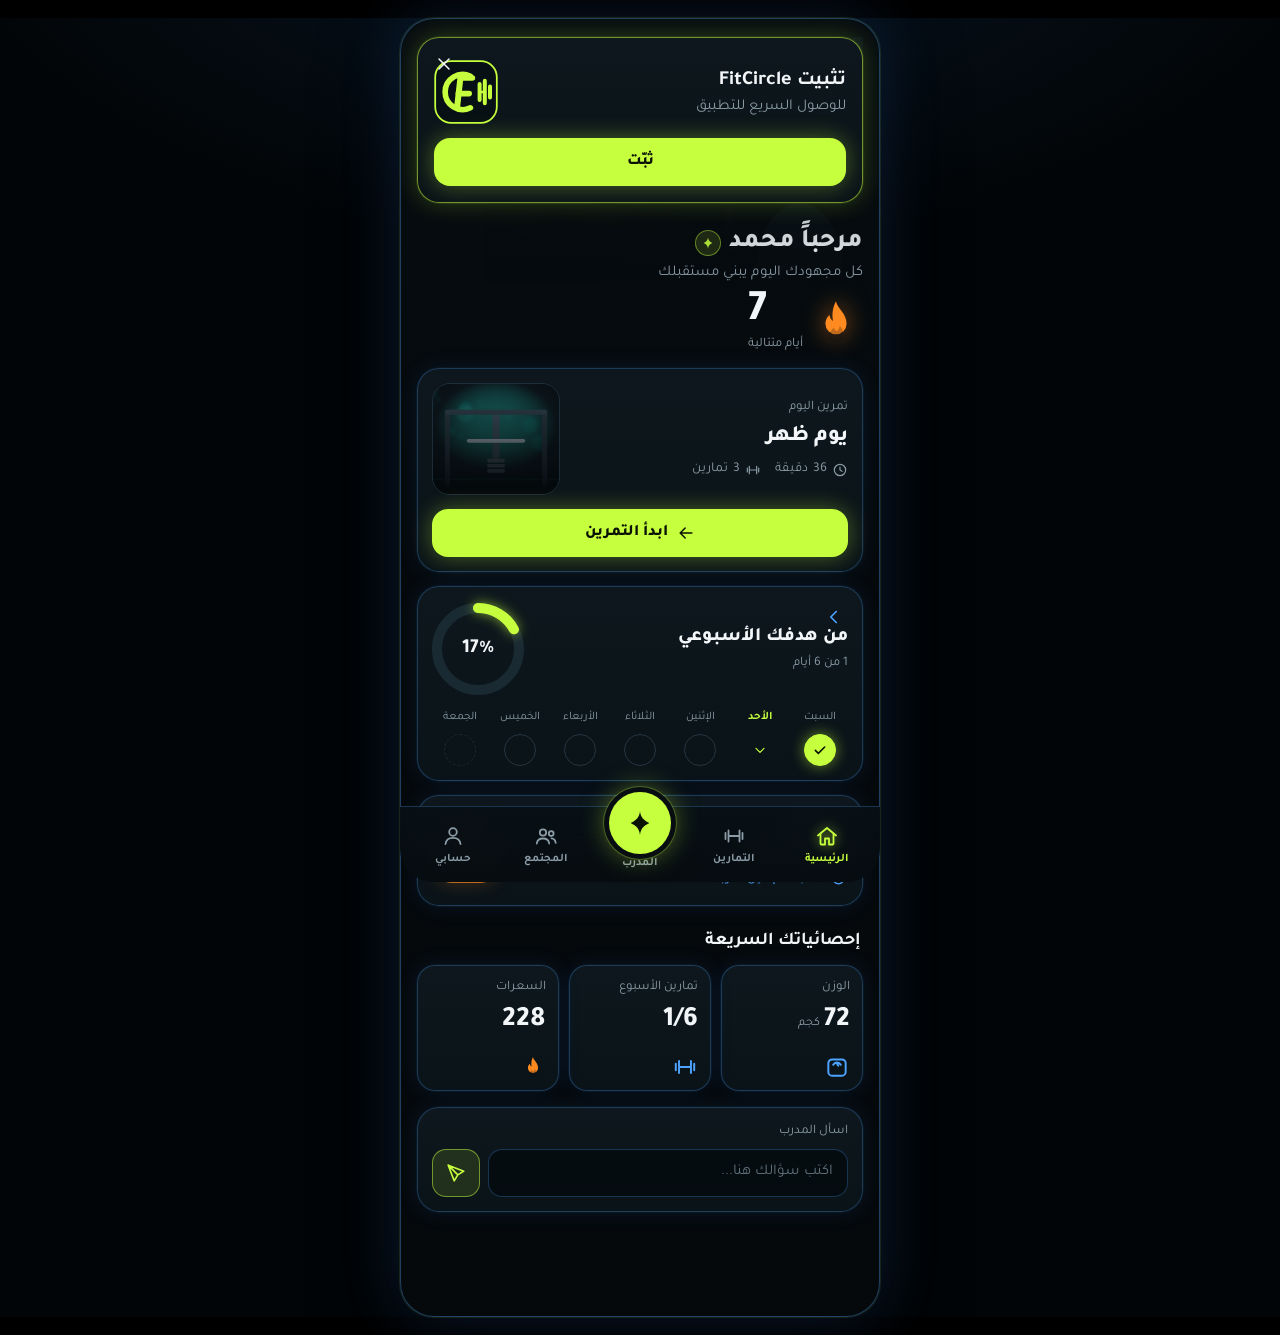
==== index.html @ 4e0717ab "Add files via upload" ====
<!doctype html>
<html lang="ar" dir="rtl">
<head>
  <meta charset="utf-8">
  <meta name="viewport" content="width=device-width, initial-scale=1, viewport-fit=cover">
  <title>FitCircle — فِت سيركل</title>
  <meta name="description" content="FitCircle: مجتمع جيم، متتبع تمارين، ومدرب ذكاء اصطناعي. معاً نحو نسخة أفضل منك.">
  <meta name="theme-color" content="#05090c">
  <meta name="apple-mobile-web-app-capable" content="yes">
  <meta name="mobile-web-app-capable" content="yes">
  <meta name="apple-mobile-web-app-status-bar-style" content="black-translucent">
  <link rel="manifest" href="manifest.json">
  <link rel="icon" href="assets/icons/icon.svg" type="image/svg+xml">
  <link rel="apple-touch-icon" href="assets/icons/icon-192.png">
  <link rel="preconnect" href="https://fonts.googleapis.com">
  <link rel="preconnect" href="https://fonts.gstatic.com" crossorigin>
  <link href="https://fonts.googleapis.com/css2?family=Tajawal:wght@400;500;700;800&display=swap" rel="stylesheet">
  <link rel="stylesheet" href="css/app.css">
  <link rel="stylesheet" href="css/home.css">
  <link rel="stylesheet" href="css/pages.css">
  <link rel="stylesheet" href="css/admin.css">
</head>
<body>
  <div id="app">
    <main id="view" aria-live="polite"></main>
    <div id="nav"></div>
    <div id="overlay"></div>
  </div>
  <div id="admin-root"></div>
  <noscript><p style="padding:20px">يحتاج FitCircle إلى تفعيل JavaScript.</p></noscript>
  <script type="module" src="js/main.js"></script>
</body>
</html>
---- css/app.css ----
/* =========================================================================
   FitCircle — core stylesheet: tokens, base, shared components, app shell.
   Page-specific styles: home.css (home), pages.css (other user pages), admin.css (dashboard)
   ========================================================================= */
:root {
  --bg: #05090c;
  --bg-2: #081015;
  --card: #0a1318;
  --card-2: #0d171d;
  --line: rgba(76, 160, 255, .28);
  --line-soft: rgba(120, 170, 210, .16);
  --blue: #4da3ff;
  --lime: #c6ff3d;            /* overwritten at runtime from admin "brand color" */
  --lime-rgb: 198, 255, 61;
  --lime-ink: #0a1203;
  --orange: #ff8a1f;
  --red: #ff5a5a;
  --green: #4cd964;
  --txt: #f2f6f8;
  --mut: #8b9ca7;
  --mut-2: #5f717c;
  --r-lg: 22px; --r-md: 16px; --r-sm: 12px;
  --glow-blue: 0 0 0 1px rgba(77, 163, 255, .05), 0 0 22px rgba(60, 140, 255, .10);
  --glow-lime: 0 0 0 1px rgba(var(--lime-rgb), .08), 0 0 24px rgba(var(--lime-rgb), .22);
  --font: 'Tajawal', system-ui, -apple-system, 'Segoe UI', Roboto, sans-serif;
  --nav-h: 76px;
  --ease: cubic-bezier(.2, .8, .2, 1);
}

*, *::before, *::after { box-sizing: border-box; -webkit-tap-highlight-color: transparent; }
html { color-scheme: dark; background: #000; }
body {
  margin: 0; font-family: var(--font); font-size: 15px; line-height: 1.5; color: var(--txt);
  background: radial-gradient(1200px 600px at 50% -10%, rgba(40, 110, 190, .16), transparent 60%), #020507;
  min-height: 100dvh; -webkit-font-smoothing: antialiased; text-rendering: optimizeLegibility;
  overscroll-behavior-y: none;
}
h1, h2, h3, h4, p { margin: 0; }
button { font: inherit; color: inherit; background: none; border: 0; padding: 0; cursor: pointer; }
input, select, textarea { font: inherit; color: inherit; }
a { color: inherit; text-decoration: none; }
img { max-width: 100%; display: block; }
[hidden] { display: none !important; }
.ic { flex: none; display: inline-block; vertical-align: middle; }
.rtl-flip { transform: scaleX(-1); }
.sr-only { position: absolute; width: 1px; height: 1px; overflow: hidden; clip: rect(0 0 0 0); white-space: nowrap; }
:focus-visible { outline: 2px solid var(--lime); outline-offset: 2px; border-radius: 10px; }
::selection { background: rgba(var(--lime-rgb), .35); }
::-webkit-scrollbar { width: 8px; height: 8px; } ::-webkit-scrollbar-thumb { background: #1b2a33; border-radius: 8px; }
.num { font-variant-numeric: tabular-nums; direction: ltr; unicode-bidi: isolate; display: inline-block; }

/* ---------- App shell (mobile-first, 480px column on desktop) ---------- */
#app {
  position: relative; width: 100%; max-width: 480px; min-height: 100dvh; margin: 0 auto;
  background: linear-gradient(180deg, #070d11 0%, var(--bg) 40%);
  overflow-x: clip;
}
@media (min-width: 520px) {
  #app { margin: 18px auto; min-height: calc(100dvh - 36px); border-radius: 34px; border: 1px solid rgba(77, 163, 255, .35); box-shadow: 0 0 0 1px rgba(var(--lime-rgb), .10), 0 0 60px rgba(60, 140, 255, .18), 0 30px 80px rgba(0, 0, 0, .6); }
}
#view { padding: 18px 16px calc(var(--nav-h) + 28px); min-height: 100dvh; }
#view.no-nav { padding-bottom: 28px; }
#view.fullscreen { padding: 0; }
.page-enter { animation: pageIn .28s var(--ease) both; }
@keyframes pageIn { from { opacity: 0; transform: translateY(8px); } to { opacity: 1; transform: none; } }
body.is-admin #app { display: none; }
#admin-root { display: none; }
body.is-admin #admin-root { display: block; }

/* ---------- Typography helpers ---------- */
.h-page { font-size: 28px; font-weight: 800; letter-spacing: -.2px; }
.h-sec { font-size: 17px; font-weight: 700; margin: 22px 2px 10px; display: flex; align-items: center; justify-content: space-between; gap: 8px; }
.muted { color: var(--mut); }
.lime { color: var(--lime); }
.orange { color: var(--orange); }
.small { font-size: 13px; }
.xs { font-size: 12px; }
.bold { font-weight: 700; }

/* ---------- Cards ---------- */
.card {
  position: relative; background: linear-gradient(180deg, var(--card-2), var(--card)); border: 1px solid var(--line);
  border-radius: var(--r-lg); box-shadow: var(--glow-blue); padding: 16px;
}
.card--lime { border-color: rgba(var(--lime-rgb), .55); box-shadow: var(--glow-lime); }
.card--flat { box-shadow: none; border-color: var(--line-soft); }
.card--tap { cursor: pointer; transition: transform .12s var(--ease); }

/* ---------- Buttons ---------- */
.btn {
  min-height: 48px; padding: 0 20px; border-radius: 16px; font-weight: 800; font-size: 16px; display: inline-flex; align-items: center; justify-content: center; gap: 8px;
  transition: transform .12s var(--ease), box-shadow .2s, background .2s, opacity .2s; user-select: none;
}
.btn-primary { background: var(--lime); color: var(--lime-ink); box-shadow: 0 0 22px rgba(var(--lime-rgb), .35); }
.btn-primary:hover { box-shadow: 0 0 30px rgba(var(--lime-rgb), .5); }
.btn-outline { border: 1px solid var(--line); background: rgba(255, 255, 255, .02); color: var(--txt); }
.btn-ghost { color: var(--mut); }
.btn-danger { background: rgba(255, 90, 90, .12); border: 1px solid rgba(255, 90, 90, .5); color: #ff8b8b; }
.btn-block { width: 100%; }
.btn-sm { min-height: 44px; padding: 0 16px; font-size: 14px; border-radius: 14px; }
.btn[disabled] { opacity: .45; pointer-events: none; }
.icon-btn { width: 44px; height: 44px; border-radius: 14px; display: inline-grid; place-items: center; color: var(--txt); border: 1px solid var(--line-soft); background: rgba(255, 255, 255, .02); transition: transform .12s var(--ease), background .2s; }
.icon-btn.plain { border-color: transparent; background: none; }
.icon-btn.lime { color: var(--lime); }
/* press animation (scale .97) on everything tappable */
.btn:active, .icon-btn:active, .chip:active, .card--tap:active, [data-press]:active, .nav-item:active { transform: scale(.97); }

/* ---------- Chips, tags ---------- */
.chips { display: flex; gap: 8px; overflow-x: auto; padding: 2px 2px 6px; scrollbar-width: none; scroll-snap-type: x proximity; }
.chips::-webkit-scrollbar { display: none; }
.chip {
  flex: none; min-height: 44px; padding: 0 18px; border-radius: 999px; border: 1px solid var(--line-soft); background: rgba(255, 255, 255, .02);
  color: var(--txt); font-weight: 600; font-size: 14px; display: inline-flex; align-items: center; gap: 6px; transition: transform .12s var(--ease), background .2s, color .2s;
}
.chip.rect { border-radius: 14px; border-color: var(--line); padding: 0 22px; }
.chip.active { background: var(--lime); color: var(--lime-ink); border-color: var(--lime); box-shadow: 0 0 18px rgba(var(--lime-rgb), .35); font-weight: 800; }
.tag { display: inline-flex; align-items: center; min-height: 26px; padding: 0 12px; border-radius: 9px; font-size: 12.5px; font-weight: 700; border: 1px solid; background: rgba(0, 0, 0, .25); white-space: nowrap; }
.tag-blue { color: var(--blue); border-color: rgba(77, 163, 255, .55); }
.tag-orange { color: var(--orange); border-color: rgba(255, 138, 31, .6); }
.tag-red { color: var(--red); border-color: rgba(255, 90, 90, .6); }
.tag-lime { color: var(--lime); border-color: rgba(var(--lime-rgb), .6); }
.tag-mut { color: var(--mut); border-color: var(--line-soft); }
.diff-سهل { color: var(--lime); border-color: rgba(var(--lime-rgb), .55); }
.diff-متوسط { color: var(--orange); border-color: rgba(255, 138, 31, .6); }
.diff-صعب { color: var(--red); border-color: rgba(255, 90, 90, .6); }

/* ---------- Form controls ---------- */
.field { display: flex; flex-direction: column; gap: 6px; }
.field > label, .label { font-size: 13px; color: var(--mut); font-weight: 600; }
.input, select.input, textarea.input {
  width: 100%; min-height: 48px; padding: 10px 14px; border-radius: 14px; background: rgba(5, 12, 16, .9); border: 1px solid var(--line); color: var(--txt); outline: none; transition: border-color .2s, box-shadow .2s;
}
textarea.input { min-height: 92px; resize: vertical; }
.input:focus { border-color: rgba(var(--lime-rgb), .7); box-shadow: 0 0 0 3px rgba(var(--lime-rgb), .12); }
.input::placeholder { color: var(--mut-2); }
.search-box { position: relative; }
.search-box .ic { position: absolute; top: 50%; inset-inline-start: 14px; transform: translateY(-50%); color: var(--mut); pointer-events: none; }
.search-box .input { padding-inline-start: 44px; }

.toggle { position: relative; width: 52px; height: 30px; border-radius: 999px; background: #1a2730; border: 1px solid var(--line-soft); flex: none; transition: background .2s, box-shadow .2s; }
.toggle::after { content: ''; position: absolute; top: 3px; inset-inline-start: 3px; width: 22px; height: 22px; border-radius: 50%; background: #8b9ca7; transition: transform .2s var(--ease), background .2s; }
.toggle[aria-checked='true'] { background: var(--lime); border-color: var(--lime); box-shadow: 0 0 16px rgba(var(--lime-rgb), .45); }
.toggle[aria-checked='true']::after { background: #0a1203; transform: translateX(-22px); }
.toggle-hit { min-width: 44px; min-height: 44px; display: inline-grid; place-items: center; }

.stepper { display: flex; align-items: center; justify-content: space-between; gap: 6px; min-height: 48px; padding: 0 6px; border-radius: 14px; background: rgba(5, 12, 16, .9); border: 1px solid var(--line); }
.stepper button { width: 44px; height: 44px; display: grid; place-items: center; color: var(--mut); border-radius: 12px; }
.stepper button:active { transform: scale(.9); color: var(--lime); }
.stepper output { flex: 1; text-align: center; font-weight: 800; font-size: 17px; font-variant-numeric: tabular-nums; }

.seg { display: flex; padding: 4px; gap: 4px; background: rgba(5, 12, 16, .9); border: 1px solid var(--line); border-radius: 16px; }
.seg button { flex: 1; min-height: 44px; border-radius: 12px; font-weight: 700; color: var(--mut); transition: background .2s, color .2s; }
.seg button.active { background: var(--lime); color: var(--lime-ink); box-shadow: 0 0 16px rgba(var(--lime-rgb), .3); }

.avatar { width: 44px; height: 44px; border-radius: 50%; object-fit: cover; background: #10202a; flex: none; }
.avatar-ring { padding: 2px; border-radius: 50%; border: 2px solid var(--lime); box-shadow: 0 0 14px rgba(var(--lime-rgb), .35); }

/* ---------- Page header ---------- */
.page-head { display: flex; align-items: center; gap: 10px; margin-bottom: 16px; min-height: 44px; }
.page-head h1 { font-size: 24px; font-weight: 800; flex: 1; }
.page-head.center h1 { text-align: center; }
.page-head .grow { flex: 1; }

/* ---------- Progress ring ---------- */
.ring { position: relative; display: inline-grid; place-items: center; }
.ring svg { transform: rotate(-90deg); overflow: visible; }
.ring .track { stroke: #1a2a32; }
.ring .prog { stroke: var(--lime); filter: drop-shadow(0 0 6px rgba(var(--lime-rgb), .6)); transition: stroke-dashoffset .9s var(--ease); }
.ring .ring-label { position: absolute; font-weight: 800; font-size: 20px; }

/* ---------- Bottom navigation ---------- */
#nav { position: fixed; bottom: 0; left: 50%; transform: translateX(-50%); width: min(100%, 480px); z-index: 40; pointer-events: none; }
@media (min-width: 520px) { #nav { bottom: 18px; width: 480px; } }
#nav.hidden { display: none; }
.nav-bar {
  pointer-events: auto; position: relative; display: grid; grid-template-columns: repeat(5, 1fr); align-items: end; height: var(--nav-h); padding: 0 6px calc(env(safe-area-inset-bottom) + 8px);
  background: linear-gradient(180deg, rgba(8, 16, 21, .94), rgba(6, 12, 16, .98)); backdrop-filter: blur(14px); border-top: 1px solid var(--line);
}
@media (min-width: 520px) { .nav-bar { border-radius: 0 0 34px 34px; } }
.nav-item { display: flex; flex-direction: column; align-items: center; justify-content: center; gap: 3px; min-height: 56px; color: var(--mut); font-size: 11.5px; font-weight: 600; transition: color .2s, transform .12s var(--ease); }
.nav-item.active { color: var(--lime); }
.nav-item.active .ic { filter: drop-shadow(0 0 6px rgba(var(--lime-rgb), .7)); }
.nav-item.coach { position: relative; }
.nav-coach-btn {
  position: absolute; top: -26px; inset-inline: 0; margin-inline: auto; width: 62px; height: 62px; border-radius: 50%; background: var(--lime); color: var(--lime-ink);
  display: grid; place-items: center; box-shadow: 0 0 0 5px #070d11, 0 0 0 6px rgba(var(--lime-rgb), .25), 0 0 28px rgba(var(--lime-rgb), .55); transition: transform .12s var(--ease);
}
.nav-item.coach .lbl { margin-top: 36px; color: var(--mut); }
.nav-item.coach.active .lbl { color: var(--lime); }

/* ---------- Bottom sheet & dialog ---------- */
#overlay { position: relative; z-index: 100; }
.backdrop { position: fixed; inset: 0; background: rgba(0, 0, 0, .62); backdrop-filter: blur(3px); animation: fade .2s both; z-index: 100; }
@keyframes fade { from { opacity: 0; } }
.sheet {
  position: fixed; bottom: 0; left: 50%; transform: translateX(-50%); width: min(100%, 480px); max-height: 88dvh; overflow: auto; z-index: 101; padding: 8px 16px calc(env(safe-area-inset-bottom) + 20px);
  background: linear-gradient(180deg, #0d171d, #091217); border: 1px solid var(--line); border-bottom: 0; border-radius: 26px 26px 0 0; box-shadow: 0 -10px 50px rgba(60, 140, 255, .18);
  animation: sheetUp .3s var(--ease) both;
}
.sheet.closing { animation: sheetDown .22s ease-in both; }
@keyframes sheetUp { from { transform: translate(-50%, 100%); } }
@keyframes sheetDown { to { transform: translate(-50%, 100%); } }
.sheet-grab { width: 44px; height: 5px; border-radius: 9px; background: #25343e; margin: 6px auto 10px; }
.sheet-head { display: flex; align-items: center; gap: 8px; margin-bottom: 14px; }
.sheet-head h3 { flex: 1; text-align: center; font-size: 17px; font-weight: 800; }
.dialog {
  position: fixed; top: 50%; left: 50%; transform: translate(-50%, -50%); width: min(92%, 380px); z-index: 102; padding: 22px 18px 16px; text-align: center;
  background: linear-gradient(180deg, #0e1a21, #091217); border: 1px solid var(--line); border-radius: 24px; box-shadow: 0 20px 70px rgba(0, 0, 0, .7), var(--glow-blue); animation: pop .22s var(--ease) both;
}
@keyframes pop { from { opacity: 0; transform: translate(-50%, -46%) scale(.96); } }
.dialog h3 { font-size: 18px; font-weight: 800; margin-bottom: 6px; }
.dialog p { color: var(--mut); margin-bottom: 18px; }
.dialog .row { display: flex; gap: 10px; } .dialog .row > * { flex: 1; }

/* ---------- Toast ---------- */
#toasts { position: fixed; top: 14px; left: 50%; transform: translateX(-50%); width: min(94%, 440px); z-index: 200; display: grid; gap: 8px; pointer-events: none; }
.toast {
  display: flex; align-items: center; gap: 12px; padding: 14px 16px; border-radius: 18px; background: rgba(10, 24, 16, .96); border: 1px solid rgba(var(--lime-rgb), .55);
  box-shadow: var(--glow-lime); font-weight: 700; animation: toastIn .3s var(--ease) both; pointer-events: auto;
}
.toast.error { background: rgba(30, 10, 10, .96); border-color: rgba(255, 90, 90, .6); box-shadow: 0 0 22px rgba(255, 90, 90, .2); }
.toast .t-ic { color: var(--lime); margin-inline-start: auto; } .toast.error .t-ic { color: var(--red); }
.toast.out { animation: toastOut .25s ease-in both; }
@keyframes toastIn { from { opacity: 0; transform: translateY(-16px) scale(.97); } }
@keyframes toastOut { to { opacity: 0; transform: translateY(-12px); } }

/* ---------- Skeleton loaders ---------- */
.skel { position: relative; overflow: hidden; background: #0f1b22; border-radius: 14px; }
.skel::after { content: ''; position: absolute; inset: 0; background: linear-gradient(90deg, transparent, rgba(120, 180, 220, .09), transparent); transform: translateX(100%); animation: shimmer 1.3s infinite; }
@keyframes shimmer { to { transform: translateX(-100%); } }
.skel-card { height: 110px; border-radius: 22px; margin-bottom: 14px; }
.skel-line { height: 14px; margin: 8px 0; } .skel-line.w60 { width: 60%; } .skel-line.w40 { width: 40%; }
.skel-circle { border-radius: 50%; }

/* ---------- Empty state ---------- */
.empty { display: flex; flex-direction: column; align-items: center; text-align: center; gap: 8px; padding: 38px 18px; }
.empty .empty-ic { color: #6f8594; margin-bottom: 4px; }
.empty h3 { font-size: 20px; font-weight: 800; }
.empty p { color: var(--mut); margin-bottom: 8px; }

/* ---------- Install banner (screenshot 12) ---------- */
.install-banner { display: flex; align-items: center; gap: 14px; margin-bottom: 14px; flex-wrap: wrap; position: relative; }
.install-banner .ib-text { flex: 1; min-width: 160px; }
.install-banner .ib-text b { display: block; font-size: 20px; }
.install-banner { flex-wrap: nowrap; flex-direction: row; flex-wrap: wrap; padding-top: 22px; }
.install-banner .ib-close { position: absolute; top: 4px; inset-inline-end: 4px; }
.install-banner .logo-mark { order: 3; flex: none; }
.install-banner .ib-text { flex: 1 1 0; }
.install-banner .btn { flex: 1 1 100%; order: 4; }
.install-banner .btn { width: 100%; }

.list-row { display: flex; align-items: center; gap: 12px; min-height: 56px; padding: 8px 0; }
.divider { height: 1px; background: var(--line-soft); margin: 4px 0; }

/* ---------- Motion preferences ---------- */
@media (prefers-reduced-motion: reduce) {
  *, *::before, *::after { animation-duration: .001ms !important; animation-iteration-count: 1 !important; transition-duration: .001ms !important; scroll-behavior: auto !important; }
  .btn:active, .icon-btn:active, .chip:active, .card--tap:active, [data-press]:active { transform: none; }
}
---- css/home.css ----
/* Home page (screenshot 02) */
.home-hero { position: absolute; inset: 0 0 auto 0; height: 250px; pointer-events: none; z-index: 0; opacity: .55;
  background: url('../assets/img/hero-gym.svg') right top / 85% auto no-repeat;
  -webkit-mask-image: linear-gradient(to bottom, #000 30%, transparent 100%), linear-gradient(to left, #000 40%, transparent 100%); -webkit-mask-composite: source-in; mask-composite: intersect; }
#view > * { position: relative; z-index: 1; }
#view > .home-hero { position: absolute; }
.home-head { display: flex; flex-direction: column; gap: 6px; margin-bottom: 14px; }
.home-hi { font-size: 26px; font-weight: 800; display: flex; align-items: center; gap: 8px; }
.hi-badge { display: inline-grid; place-items: center; width: 26px; height: 26px; border-radius: 50%; background: rgba(var(--lime-rgb), .15); border: 1px solid rgba(var(--lime-rgb), .5); color: var(--lime); }
.streak { display: flex; align-items: center; gap: 6px; align-self: flex-start; }
.streak b { display: block; font-size: 44px; line-height: 1; font-weight: 800; }
.streak small { display: block; color: var(--mut); font-size: 13px; }
.streak-flame { color: var(--orange); filter: drop-shadow(0 0 12px rgba(255, 138, 31, .6)); }
.hh-top { padding-top: 6px; }

.home-today { margin-bottom: 14px; padding: 14px; }
.ht-row { display: flex; gap: 14px; align-items: stretch; margin-bottom: 14px; }
.ht-body { flex: 1; display: flex; flex-direction: column; justify-content: center; gap: 6px; }
.ht-body h2 { font-size: 22px; font-weight: 800; line-height: 1.25; }
.ht-meta { display: flex; gap: 14px; color: var(--mut); font-size: 13.5px; margin-top: 2px; flex-wrap: wrap; }
.ht-meta span { display: inline-flex; align-items: center; gap: 5px; }
.ht-photo { width: 128px; min-height: 112px; border-radius: 18px; overflow: hidden; flex: none; border: 1px solid var(--line-soft); }
.ht-photo img { width: 100%; height: 100%; object-fit: cover; }
.home-today.rest .ht-body { margin-bottom: 14px; }

.home-week { margin-bottom: 14px; padding: 16px 14px 14px; }
.hw-top { display: flex; align-items: center; justify-content: space-between; gap: 10px; margin-bottom: 14px; }
.hw-title h3 { font-size: 19px; font-weight: 800; }
.hw-go { position: absolute; top: 12px; inset-inline-start: 10px; width: 36px; height: 36px; color: var(--blue); }
.hw-days { display: flex; justify-content: space-between; gap: 4px; }
.hw-day { display: flex; flex-direction: column; align-items: center; gap: 8px; flex: 1; font-size: 11.5px; color: var(--mut); }
.hw-dot { width: 32px; height: 32px; border-radius: 50%; display: grid; place-items: center; border: 1.5px solid #243541; }
.hw-dot.done { background: var(--lime); border-color: var(--lime); color: var(--lime-ink); box-shadow: 0 0 14px rgba(var(--lime-rgb), .5); }
.hw-dot.today { border-color: transparent; color: var(--lime); }
.hw-dot.rest { border-style: dashed; opacity: .6; }
.hw-day.is-today .hw-lbl { color: var(--lime); font-weight: 700; }

.home-alarm { display: flex; align-items: center; justify-content: space-between; gap: 12px; margin-bottom: 8px; }
.ha-txt { display: flex; flex-direction: column; gap: 2px; }
.ha-time { font-size: 30px; line-height: 1.1; font-weight: 800; } .ha-time span:last-child { font-size: 20px; margin-inline-start: 4px; }
.ha-days { color: var(--blue); font-size: 13.5px; display: flex; align-items: center; gap: 5px; }
.ha-ic { width: 64px; height: 64px; border-radius: 18px; display: grid; place-items: center; color: var(--orange); border: 1.5px solid rgba(255, 138, 31, .7); background: rgba(255, 138, 31, .08); box-shadow: 0 0 18px rgba(255, 138, 31, .22); }

.home-sec { font-size: 18px; }
.stats3 { display: grid; grid-template-columns: repeat(3, 1fr); gap: 10px; }
.stat { padding: 12px 12px 10px; display: flex; flex-direction: column; gap: 4px; min-height: 126px; border-radius: 18px; }
.stat-v { display: flex; align-items: baseline; gap: 4px; margin-top: 4px; }
.stat-v b { font-size: 28px; font-weight: 800; line-height: 1.1; }
.stat-ic { margin-top: auto; color: var(--blue); }
.stat:nth-child(3) .stat-ic { color: var(--orange); }

.home-ask { margin-top: 16px; padding: 12px 14px 14px; }
.ask-row { display: flex; gap: 8px; margin-top: 6px; align-items: center; }
.ask-row .input { flex: 1; }
.ask-send { width: 48px; height: 48px; flex: none; border-radius: 14px; background: rgba(var(--lime-rgb), .12); color: var(--lime); border: 1px solid rgba(var(--lime-rgb), .5); display: grid; place-items: center; transition: transform .12s; }
.ask-send:active { transform: scale(.94); }
---- css/pages.css ----
/* Pages stylesheet (workouts, exercise, plan, coach, alarms, wake, community, profile, settings, login) */
/* ---------- Wake-up screen (screenshot 08) ---------- */
#view.fullscreen { min-height: 100dvh; }
.wake { position: relative; min-height: 100dvh; display: flex; flex-direction: column; align-items: center; padding: 22px 22px 28px; text-align: center; overflow: hidden; }
.wake-bg { position: absolute; inset: 0; background: linear-gradient(180deg, rgba(3,8,12,.75), rgba(3,8,12,.25) 40%, rgba(3,8,12,.85)), url('../assets/img/wake-bg.svg') center / cover no-repeat; z-index: 0; }
.wake > * { position: relative; z-index: 1; }
.wake-title { font-size: 17px; font-weight: 700; align-self: flex-start; margin-bottom: 18px; }
.wake-ring { position: relative; width: min(78vw, 340px); aspect-ratio: 1; border-radius: 50%; display: grid; place-items: center; margin: 4px 0 26px; border: 5px solid var(--lime); box-shadow: 0 0 0 1px rgba(var(--lime-rgb), .3), 0 0 40px rgba(var(--lime-rgb), .55), inset 0 0 40px rgba(var(--lime-rgb), .18); background: radial-gradient(circle, rgba(3,8,12,.72), rgba(3,8,12,.55)); }
.wake-pulse { position: absolute; inset: -6px; border-radius: 50%; border: 3px solid rgba(var(--lime-rgb), .6); animation: wakePulse 1.8s ease-out infinite; }
@keyframes wakePulse { from { transform: scale(1); opacity: .9; } to { transform: scale(1.22); opacity: 0; } }
.wake-time { font-size: clamp(64px, 20vw, 92px); font-weight: 800; letter-spacing: -2px; line-height: 1; }
.wake-label { font-size: 22px; font-weight: 800; margin-top: 8px; }
.wake-days { color: var(--blue); font-size: 14px; margin-top: 6px; }
.wake-actions { width: 100%; display: grid; gap: 12px; margin-top: auto; }
.wake-main { min-height: 56px; font-size: 20px; }
.wake-foot { margin-top: 18px; color: var(--mut); font-size: 13px; display: flex; align-items: center; gap: 6px; }
@media (prefers-reduced-motion: reduce) { .wake-pulse { animation: none; opacity: .5; } }

/* ======================= Workouts (03) ======================= */
.wk-card { display: flex; gap: 14px; align-items: stretch; padding: 12px; margin-bottom: 12px; position: relative; }
.wk-photo { width: 104px; min-height: 104px; border-radius: 16px; overflow: hidden; flex: none; border: 1px solid var(--line-soft); }
.wk-photo img { width: 100%; height: 100%; object-fit: cover; }
.wk-body { flex: 1; display: flex; flex-direction: column; justify-content: center; gap: 8px; min-width: 0; }
.wk-names { display: flex; flex-direction: column; line-height: 1.3; }
.wk-en { font-size: 18px; font-weight: 800; } .wk-names span { color: var(--txt); font-size: 15px; }
.wk-tags { display: flex; gap: 8px; flex-wrap: wrap; }
.wk-sets { display: flex; align-items: center; gap: 6px; }
.wk-plus { position: absolute; top: 12px; inset-inline-end: 12px; width: 22px; height: 22px; border-radius: 50%; display: grid; place-items: center; background: rgba(255,255,255,.06); color: var(--lime); border: 1px solid var(--line-soft); }

/* ======================= Exercise detail (04) ======================= */
.ex-hero { position: relative; height: 270px; margin: -18px -16px 0; overflow: hidden; }
.ex-hero img { width: 100%; height: 100%; object-fit: cover; }
.ex-hero-fade { position: absolute; inset: 0; background: linear-gradient(180deg, rgba(5,9,12,.35), transparent 35%, var(--bg) 100%); }
.ex-back { position: absolute; top: 16px; inset-inline-start: 16px; background: rgba(5,9,12,.6); backdrop-filter: blur(8px); }
.ex-pad { margin-top: -54px; position: relative; }
.ex-en { font-size: 32px; font-weight: 800; line-height: 1.1; } .ex-ar { color: var(--txt); font-size: 18px; margin: 4px 0 12px; }
.ex-tags { display: flex; gap: 8px; flex-wrap: wrap; }
.ex-step { display: flex; align-items: flex-start; gap: 12px; padding: 12px 14px; margin-bottom: 10px; border-radius: 16px; }
.ex-step p { flex: 1; line-height: 1.6; }
.ex-n { width: 26px; height: 26px; flex: none; border-radius: 8px; display: grid; place-items: center; background: rgba(var(--lime-rgb), .15); color: var(--lime); font-weight: 800; border: 1px solid rgba(var(--lime-rgb), .5); font-size: 13px; }
.ex-log-card { margin-top: 18px; }
.ex-log-card h3 { font-size: 18px; margin-bottom: 12px; }
.ex-steppers { display: grid; grid-template-columns: repeat(3, 1fr); gap: 8px; }
.ex-steppers .stepper { padding: 0 2px; } .ex-steppers .stepper button { width: 36px; } .ex-steppers .field > label { text-align: center; }
.ex-set { display: flex; align-items: center; gap: 12px; padding: 4px 4px 4px 0; border-bottom: 1px solid var(--line-soft); }
.ex-set span:nth-child(2) { flex: 1; }
.ex-log { display: flex; justify-content: space-between; padding: 8px 0; border-bottom: 1px solid var(--line-soft); } .ex-log:last-child { border: 0; }
.ex-details .list-row { border-bottom: 1px solid var(--line-soft); } .ex-details .list-row:last-child { border: 0; }

/* ======================= Weekly plan (05) ======================= */
.pl-strip { display: flex; gap: 8px; overflow-x: auto; padding: 4px 2px 10px; margin-bottom: 8px; scrollbar-width: none; }
.pl-strip::-webkit-scrollbar { display: none; }
.pl-day { flex: 1 0 54px; min-height: 64px; border-radius: 16px; display: flex; flex-direction: column; align-items: center; justify-content: center; gap: 2px; color: var(--mut); font-size: 12px; border: 1px solid transparent; transition: transform .12s, background .2s; }
.pl-day b { font-size: 19px; color: var(--txt); }
.pl-day.active { border: 1.5px solid var(--lime); background: rgba(var(--lime-rgb), .08); box-shadow: var(--glow-lime); color: var(--lime); }
.pl-day.active b { color: var(--lime); } .pl-day:active { transform: scale(.97); }
.pl-day-sec, .pl-rest { margin-bottom: 14px; padding: 14px; scroll-margin-top: 80px; }
.pl-sec-h { font-size: 18px; font-weight: 800; margin-bottom: 8px; display: flex; align-items: center; justify-content: space-between; }
.pl-row { display: flex; align-items: center; gap: 12px; padding: 8px 0; width: 100%; text-align: start; }
.pl-thumb { width: 52px; height: 52px; border-radius: 12px; overflow: hidden; flex: none; border: 1px solid var(--line-soft); } .pl-thumb img { width: 100%; height: 100%; object-fit: cover; }
.pl-info { flex: 1; display: flex; flex-direction: column; min-width: 0; } .pl-info b { font-size: 15px; }
.pl-count { color: var(--mut); font-weight: 700; }
.pl-ctl { display: flex; } .pl-ctl .icon-btn { width: 40px; } .pl-ctl [disabled] { opacity: .3; }
.pl-rest { text-align: center; display: grid; gap: 8px; justify-items: center; border-color: rgba(var(--lime-rgb), .3); }
.pl-sofa { color: var(--mut); } .pl-rest h3 { font-size: 18px; }
.pl-pick { display: grid; max-height: 55dvh; overflow: auto; } .pl-pickrow { border-bottom: 1px solid var(--line-soft); min-height: 64px; }

/* ======================= AI Coach (06) ======================= */
.co-wrap { display: flex; flex-direction: column; min-height: calc(100dvh - var(--nav-h) - 60px); }
.co-title { display: flex; align-items: center; gap: 8px; font-size: 28px; font-weight: 800; }
.co-avatar { width: 46px; height: 46px; border-radius: 50%; display: grid; place-items: center; color: var(--lime); border: 1.5px solid rgba(var(--lime-rgb), .7); box-shadow: 0 0 14px rgba(var(--lime-rgb), .3); order: -1; }
.co-msgs { flex: 1; display: flex; flex-direction: column; gap: 14px; padding-bottom: 12px; }
.co-msg { display: flex; align-items: flex-end; gap: 8px; max-width: 100%; }
.co-msg.me { justify-content: flex-start; } .co-msg.bot { flex-direction: row-reverse; justify-content: flex-end; }
.co-bub-wrap { display: flex; flex-direction: column; gap: 4px; max-width: 86%; }
.co-msg.me .co-bub-wrap { align-items: flex-start; } .co-msg.bot .co-bub-wrap { align-items: flex-end; }
.co-bubble { padding: 12px 16px; border-radius: 20px; line-height: 1.6; max-width: 100%; word-break: break-word; }
.co-msg.me .co-bubble { background: linear-gradient(180deg, #1f4f9a, #1a427f); border: 1px solid rgba(77,163,255,.5); border-bottom-right-radius: 6px; }
.co-msg.bot .co-bubble { background: linear-gradient(180deg, #0f1b22, #0a1319); border: 1px solid var(--line); border-bottom-left-radius: 6px; width: 100%; }
.co-bot-av { width: 38px; height: 38px; flex: none; border-radius: 50%; display: grid; place-items: center; color: var(--lime); border: 1.5px solid rgba(var(--lime-rgb), .7); background: rgba(var(--lime-rgb), .06); }
.co-time { font-size: 11px; color: var(--mut-2); padding: 0 6px; }
.co-card { margin-top: 10px; padding: 12px; border-radius: 16px; background: rgba(255,255,255,.03); border: 1px solid rgba(var(--lime-rgb), .35); }
.co-card--done { display: flex; align-items: center; gap: 8px; border-color: var(--line-soft); }
.co-ct { font-size: 16px; font-weight: 800; margin-bottom: 6px; } .co-line { padding: 2px 0; font-size: 14px; }
.co-alarm { display: flex; align-items: center; gap: 12px; margin-bottom: 10px; }
.co-row { display: flex; gap: 10px; align-items: center; margin-top: 10px; } .co-row .btn { flex: 1; } .co-row > span { flex: 1; display: flex; align-items: center; gap: 6px; }
.co-dots { display: flex; gap: 6px; width: auto !important; padding: 14px 18px; } .co-dots i { width: 8px; height: 8px; border-radius: 50%; background: var(--mut); animation: dot 1.2s infinite; } .co-dots i:nth-child(2) { animation-delay: .15s; } .co-dots i:nth-child(3) { animation-delay: .3s; }
@keyframes dot { 0%, 60%, 100% { opacity: .3; transform: none; } 30% { opacity: 1; transform: translateY(-4px); background: var(--lime); } }
.co-bottom { position: sticky; bottom: calc(var(--nav-h) + 8px); background: linear-gradient(180deg, transparent, var(--bg) 22%); padding-top: 10px; }
.co-chips { flex-wrap: wrap; overflow: visible; }
.co-chip { min-height: 44px; border-color: var(--line); background: rgba(10, 19, 24, .9); flex: 1 1 42%; justify-content: center; }
.co-form { display: flex; gap: 8px; align-items: center; margin-top: 8px; } .co-form .input { flex: 1; border-radius: 22px; }
.co-send { width: 48px; height: 48px; border-radius: 50%; flex: none; background: var(--lime); color: var(--lime-ink); display: grid; place-items: center; box-shadow: 0 0 18px rgba(var(--lime-rgb), .4); transition: transform .12s; } .co-send:active { transform: scale(.94); }
@media (min-width: 520px) { .co-bottom { bottom: calc(var(--nav-h) + 26px); } }

/* ======================= Alarms (07) ======================= */
.al-card { display: flex; align-items: center; gap: 14px; margin-bottom: 12px; cursor: pointer; padding: 14px; }
.al-card.on { border-color: rgba(var(--lime-rgb), .4); }
.al-clock { width: 46px; height: 46px; border-radius: 50%; display: grid; place-items: center; color: var(--mut); border: 2px solid #26343e; flex: none; }
.al-card.on .al-clock { color: var(--lime); border-color: var(--lime); box-shadow: 0 0 14px rgba(var(--lime-rgb), .45); }
.al-body { flex: 1; } .al-time { font-size: 30px; font-weight: 800; line-height: 1.1; } .al-time span { font-size: 18px; }
.al-picker { display: flex; align-items: center; justify-content: center; gap: 8px; padding: 10px; border: 1px solid var(--line); border-radius: 16px; background: rgba(5,12,16,.9); }
.al-picker .stepper { border: 0; background: none; flex: 1; } .al-picker .stepper output { font-size: 24px; }
.al-ampm { width: 96px; } .al-extra { display: flex; gap: 10px; margin-top: 12px; } .al-extra .btn { flex: 1; }

/* ======================= Community (09) ======================= */
.cm-stories { gap: 14px; padding-bottom: 12px; }
.cm-story { display: flex; flex-direction: column; align-items: center; gap: 4px; flex: none; position: relative; width: 70px; }
.cm-sav { width: 58px; height: 58px; } .cm-badge { position: absolute; top: 44px; background: var(--orange); color: #1a0d00; font-size: 10.5px; font-weight: 800; border-radius: 8px; padding: 0 6px; line-height: 16px; border: 2px solid var(--bg); }
.cm-composer { width: 100%; display: flex; align-items: center; justify-content: space-between; padding: 14px 16px; margin-bottom: 16px; min-height: 60px; }
.cm-img-ic { width: 40px; height: 40px; border-radius: 12px; display: grid; place-items: center; background: rgba(var(--lime-rgb), .12); color: var(--lime); }
.cm-post { padding: 14px; margin-bottom: 14px; }
.cm-head { display: flex; align-items: center; gap: 10px; margin-bottom: 10px; } .cm-who { flex: 1; display: flex; flex-direction: column; line-height: 1.3; }
.cm-body { margin-bottom: 10px; line-height: 1.7; }
.cm-photo { border-radius: 16px; overflow: hidden; margin-bottom: 10px; } .cm-photo img { width: 100%; max-height: 300px; object-fit: cover; }
.cm-actions { display: flex; align-items: center; gap: 18px; } .cm-act { min-height: 44px; min-width: 44px; display: inline-flex; align-items: center; gap: 6px; color: var(--mut); transition: transform .12s, color .2s; } .cm-act:active { transform: scale(.9); }
.cm-act.liked { color: #ff4f6d; } .cm-save { margin-inline-start: auto; } .cm-save.saved { color: var(--lime); }
.cm-cmts { display: grid; gap: 12px; max-height: 42dvh; overflow: auto; margin-bottom: 12px; } .cm-cmt { display: flex; gap: 10px; } .cm-cav { width: 36px; height: 36px; }
.cm-preview { position: relative; margin-top: 10px; border-radius: 16px; overflow: hidden; } .cm-preview img { width: 100%; max-height: 220px; object-fit: cover; }
.cm-rm { position: absolute; top: 8px; inset-inline-start: 8px; background: rgba(0,0,0,.6); }

/* ======================= Profile (10) ======================= */
.pf-top { display: flex; flex-direction: column; align-items: center; gap: 10px; margin-bottom: 16px; }
.pf-av { padding: 3px; } .pf-avatar { width: 104px; height: 104px; }
.pf-name { text-align: center; min-height: 44px; } .pf-name h2 { font-size: 24px; font-weight: 800; } .pf-name p { display: flex; align-items: center; justify-content: center; gap: 6px; }
.pf-stats { display: grid; grid-template-columns: repeat(3, 1fr); gap: 10px; } .pf-stats .stat { min-height: 104px; } .pf-streak .stat-v b { font-size: 34px; }
.pf-badges { display: flex; justify-content: space-between; gap: 6px; padding: 14px 10px; }
.pf-badge { position: relative; display: flex; flex-direction: column; align-items: center; gap: 6px; flex: 1; text-align: center; } .pf-badge small { font-size: 11.5px; font-weight: 700; } .pf-badge.off { opacity: .45; filter: grayscale(.6); }
.pf-bic { position: absolute; top: 18px; }
.pf-photos { display: grid; grid-template-columns: repeat(3, 1fr); gap: 6px; } .pf-photos div { aspect-ratio: 1; border-radius: 14px; overflow: hidden; } .pf-photos img { width: 100%; height: 100%; object-fit: cover; }

/* ======================= Settings (11) ======================= */
.st-card { padding: 6px 16px; } .st-row { display: flex; align-items: center; gap: 14px; width: 100%; min-height: 64px; border-bottom: 1px solid var(--line-soft); text-align: start; }
.st-row b { flex: 1; font-size: 17px; font-weight: 600; } .st-ic { color: var(--blue); display: grid; place-items: center; width: 28px; }
.st-chev { color: var(--mut); order: -1; } .st-val { order: -1; }
.st-batt { border-bottom: 0; } .st-tip { padding: 0 0 14px 42px; border-bottom: 1px solid var(--line-soft); line-height: 1.6; } .st-card .st-row:last-child { border-bottom: 0; }
.st-more { display: grid; gap: 10px; margin-top: 18px; } .st-steps { padding-inline-start: 20px; display: grid; gap: 12px; line-height: 1.7; }

/* ======================= Login ======================= */
.lg-wrap { display: flex; flex-direction: column; align-items: center; gap: 8px; padding-top: 8vh; text-align: center; } .lg-title { font-size: 34px; font-weight: 800; }
.lg-form { width: 100%; display: grid; gap: 14px; margin-top: 18px; text-align: start; } .lg-err { color: var(--red); font-size: 14px; }
---- css/admin.css ----
/* =========================================================================
   FitCircle Admin dashboard — everything scoped under .adm
   ========================================================================= */
.adm { --side-w: 260px; color: var(--txt); font-size: 15px; }
body.is-admin { background: radial-gradient(1200px 500px at 70% -10%, rgba(40, 110, 190, .14), transparent 60%), #03070a; }
.adm-login-wrap { min-height: 100dvh; display: grid; place-items: center; padding: 20px; }
.adm-login { width: min(100%, 420px); display: grid; gap: 14px; padding: 26px; }
.adm-login-logo { display: grid; justify-items: center; gap: 4px; margin-bottom: 6px; }
.adm-login-logo h1 { font-size: 28px; font-weight: 800; }
.adm-error { color: #ff8b8b; background: rgba(255, 90, 90, .1); border: 1px solid rgba(255, 90, 90, .4); border-radius: 12px; padding: 10px 12px; }
.adm-mock { display: grid; gap: 4px; padding: 12px; border-radius: 14px; border: 1px dashed rgba(255, 138, 31, .6); background: rgba(255, 138, 31, .06); font-size: 13px; }
.adm-mock b { color: var(--orange); display: flex; gap: 6px; align-items: center; }
.adm code { direction: ltr; unicode-bidi: isolate; background: #0b161d; padding: 1px 7px; border-radius: 6px; color: var(--lime); }

/* ---------- layout ---------- */
.adm-side { position: fixed; top: 0; bottom: 0; inset-inline-start: 0; width: var(--side-w); z-index: 60; display: flex; flex-direction: column; gap: 6px; padding: 18px 14px;
  background: linear-gradient(180deg, #08121a, #060d12); border-inline-end: 1px solid var(--line); overflow-y: auto; }
.adm-brand { display: flex; align-items: center; gap: 12px; padding: 4px 8px 16px; }
.adm-brand b { display: block; font-size: 20px; font-weight: 800; } .adm-brand small { color: var(--mut); }
.adm-nav { display: grid; gap: 4px; }
.adm-nav a, .adm-side-foot a, .adm-side-foot button { display: flex; align-items: center; gap: 12px; min-height: 46px; padding: 0 14px; border-radius: 14px; color: var(--mut); font-weight: 600; width: 100%; text-align: start; transition: background .2s, color .2s; }
.adm-nav a:hover, .adm-side-foot a:hover, .adm-side-foot button:hover { background: rgba(255, 255, 255, .04); color: var(--txt); }
.adm-nav a.active { background: rgba(var(--lime-rgb), .12); color: var(--lime); box-shadow: inset 0 0 0 1px rgba(var(--lime-rgb), .4); }
.adm-count { margin-inline-start: auto; font-style: normal; min-width: 24px; height: 22px; padding: 0 7px; display: inline-grid; place-items: center; border-radius: 999px; background: var(--red); color: #fff; font-size: 12px; font-weight: 800; }
.adm-side-foot { margin-top: auto; display: grid; gap: 4px; padding-top: 14px; border-top: 1px solid var(--line-soft); }
.adm-main { margin-inline-start: var(--side-w); min-height: 100dvh; }
.adm-top { position: sticky; top: 0; z-index: 40; display: flex; align-items: center; gap: 14px; height: 68px; padding: 0 28px; background: rgba(5, 10, 14, .85); backdrop-filter: blur(12px); border-bottom: 1px solid var(--line-soft); }
.adm-top h1 { font-size: 22px; font-weight: 800; }
.adm-spacer { flex: 1; }
.adm-burger { display: none; }
.adm-me { display: flex; align-items: center; gap: 10px; } .adm-me span { display: grid; line-height: 1.25; } .adm-me small { color: var(--mut); font-size: 12px; }
.adm-content { padding: 26px 28px 60px; max-width: 1500px; }
.adm-scrim { display: none; }
.adm-pagehead { display: flex; align-items: center; justify-content: space-between; gap: 14px; flex-wrap: wrap; margin-bottom: 18px; }
.adm-pagehead h2 { font-size: 22px; font-weight: 800; }
.adm-actions { display: flex; gap: 10px; flex-wrap: wrap; align-items: center; }

@media (max-width: 1024px) {
  .adm-side { transform: translateX(100%); transition: transform .25s var(--ease); box-shadow: -20px 0 60px rgba(0, 0, 0, .6); }
  body.adm-nav-open .adm-side { transform: none; }
  .adm-scrim { display: block; position: fixed; inset: 0; background: rgba(0, 0, 0, .6); z-index: 55; opacity: 0; pointer-events: none; transition: opacity .2s; }
  body.adm-nav-open .adm-scrim { opacity: 1; pointer-events: auto; }
  .adm-main { margin-inline-start: 0; }
  .adm-burger { display: inline-grid; }
  .adm-top, .adm-content { padding-inline: 18px; }
  .adm-me span { display: none; }
}

/* ---------- cards, KPIs, grids ---------- */
.adm .card { padding: 18px; }
.adm-kpis { display: grid; grid-template-columns: repeat(5, 1fr); gap: 14px; margin-bottom: 18px; }
.adm-kpi { display: flex; flex-direction: column; gap: 6px; min-height: 118px; }
.adm-kpi .k-ic { width: 38px; height: 38px; display: grid; place-items: center; border-radius: 12px; background: rgba(77, 163, 255, .1); color: var(--blue); }
.adm-kpi:nth-child(2) .k-ic { background: rgba(var(--lime-rgb), .1); color: var(--lime); }
.adm-kpi:nth-child(5) .k-ic { background: rgba(255, 138, 31, .1); color: var(--orange); }
.adm-kpi b { font-size: 30px; font-weight: 800; line-height: 1.1; }
.adm-grid2 { display: grid; grid-template-columns: 1.7fr 1fr; gap: 14px; margin-bottom: 14px; }
.adm-grid3 { display: grid; grid-template-columns: repeat(2, 1fr); gap: 14px; }
@media (max-width: 1200px) { .adm-kpis { grid-template-columns: repeat(3, 1fr); } .adm-grid2 { grid-template-columns: 1fr; } }
@media (max-width: 700px) { .adm-kpis { grid-template-columns: repeat(2, 1fr); } .adm-grid3 { grid-template-columns: 1fr; } }
.adm h3.adm-h { font-size: 17px; font-weight: 800; margin-bottom: 12px; display: flex; align-items: center; justify-content: space-between; gap: 8px; }
.adm-bar { display: grid; grid-template-columns: 40px 1fr auto; align-items: center; gap: 10px; padding: 6px 0; }
.adm-bar .track { height: 8px; border-radius: 8px; background: #14222b; overflow: hidden; } .adm-bar .fill { height: 100%; border-radius: 8px; background: linear-gradient(90deg, var(--blue), var(--lime)); }
.adm-mini { display: flex; align-items: center; gap: 12px; padding: 9px 0; border-bottom: 1px solid var(--line-soft); } .adm-mini:last-child { border: 0; }
.adm-mini .grow { flex: 1; min-width: 0; } .adm-mini .grow b, .adm-mini .grow span { display: block; overflow: hidden; text-overflow: ellipsis; white-space: nowrap; }

/* ---------- charts ---------- */
.adm-chart { position: relative; }
.adm-chart svg { width: 100%; height: auto; display: block; direction: ltr; }
.adm-chart .grid { stroke: #17252e; stroke-width: 1; } .adm-chart .tick { fill: var(--mut); font-size: 11px; font-family: var(--font); }
.adm-chart .hover-line { stroke: rgba(255, 255, 255, .25); stroke-dasharray: 4 4; }
.adm-tip { position: absolute; top: 6px; width: 150px; padding: 8px 10px; border-radius: 12px; background: #0e1b23; border: 1px solid var(--line); font-size: 12.5px; pointer-events: none; z-index: 2; }
.adm-tip i, .adm-legend i { display: inline-block; width: 9px; height: 9px; border-radius: 50%; margin-inline-end: 6px; }
.adm-legend { display: flex; gap: 18px; justify-content: center; color: var(--mut); font-size: 13px; margin-top: 6px; }

/* ---------- toolbars, tables ---------- */
.adm-toolbar { display: flex; gap: 10px; flex-wrap: wrap; align-items: center; margin-bottom: 14px; }
.adm-toolbar .search-box { flex: 1 1 260px; max-width: 420px; }
.adm-toolbar select.input { width: auto; min-width: 150px; }
.adm-tablewrap { overflow-x: auto; border: 1px solid var(--line); border-radius: 20px; background: linear-gradient(180deg, var(--card-2), var(--card)); box-shadow: var(--glow-blue); }
.adm table { width: 100%; border-collapse: collapse; min-width: 760px; }
.adm th { text-align: start; font-size: 12.5px; font-weight: 700; color: var(--mut); padding: 14px 16px; border-bottom: 1px solid var(--line-soft); white-space: nowrap; background: rgba(255, 255, 255, .015); }
.adm td { padding: 12px 16px; border-bottom: 1px solid var(--line-soft); vertical-align: middle; }
.adm tbody tr:last-child td { border-bottom: 0; }
.adm tbody tr.clickable { cursor: pointer; } .adm tbody tr.clickable:hover { background: rgba(77, 163, 255, .06); }
.adm-user { display: flex; align-items: center; gap: 12px; min-width: 0; } .adm-user b { display: block; } .adm-user small { color: var(--mut); }
.adm-thumb { width: 56px; height: 42px; object-fit: cover; border-radius: 10px; border: 1px solid var(--line-soft); }
.adm-badge { display: inline-flex; align-items: center; min-height: 24px; padding: 0 10px; border-radius: 999px; font-size: 12px; font-weight: 700; border: 1px solid var(--line-soft); white-space: nowrap; color: var(--mut); }
.adm-badge.lime { color: var(--lime); border-color: rgba(var(--lime-rgb), .5); background: rgba(var(--lime-rgb), .08); }
.adm-badge.green { color: #6be07f; border-color: rgba(76, 217, 100, .45); background: rgba(76, 217, 100, .08); }
.adm-badge.red { color: #ff8b8b; border-color: rgba(255, 90, 90, .5); background: rgba(255, 90, 90, .08); }
.adm-badge.orange { color: var(--orange); border-color: rgba(255, 138, 31, .5); background: rgba(255, 138, 31, .08); }
.adm-badge.blue { color: var(--blue); border-color: rgba(77, 163, 255, .5); background: rgba(77, 163, 255, .08); }
.adm-rowact { display: flex; gap: 6px; justify-content: flex-end; }
.adm-rowact .icon-btn { width: 44px; height: 44px; }
.adm-pager { display: flex; align-items: center; justify-content: space-between; gap: 12px; padding: 12px 4px; flex-wrap: wrap; }
.adm-pager-btns { display: flex; align-items: center; gap: 8px; } .adm-pager .icon-btn[disabled] { opacity: .35; pointer-events: none; }
.adm .empty { padding: 50px 16px; }
.adm-skel { padding: 4px 0; }

/* ---------- layers (drawer / modal) ---------- */
.adm-layer { position: fixed; inset: 0; z-index: 250; }
.adm-scrim2 { position: absolute; inset: 0; background: rgba(0, 0, 0, .62); backdrop-filter: blur(3px); animation: fade .2s both; }
.adm-drawer, .adm-modal { position: absolute; display: flex; flex-direction: column; background: linear-gradient(180deg, #0d171d, #091217); border: 1px solid var(--line); box-shadow: 0 0 60px rgba(60, 140, 255, .18); }
.adm-drawer { top: 0; bottom: 0; inset-inline-start: 0; width: min(100%, 480px); border-radius: 0 24px 24px 0; animation: drawerIn .28s var(--ease) both; }
@keyframes drawerIn { from { transform: translateX(-100%); } }
.adm-modal { top: 50%; left: 50%; transform: translate(-50%, -50%); width: min(94%, 640px); max-height: 92dvh; border-radius: 24px; animation: pop .22s var(--ease) both; }
.adm-modal.wide { width: min(96%, 900px); }
.adm-layer-head { display: flex; align-items: center; justify-content: space-between; padding: 16px 20px; border-bottom: 1px solid var(--line-soft); } .adm-layer-head h2 { font-size: 19px; font-weight: 800; }
.adm-layer-body { padding: 18px 20px 24px; overflow-y: auto; display: grid; gap: 14px; align-content: start; }
.adm-form { display: grid; gap: 14px; } .adm-form .two { display: grid; grid-template-columns: 1fr 1fr; gap: 12px; } .adm-form .three { display: grid; grid-template-columns: repeat(3, 1fr); gap: 12px; }
@media (max-width: 560px) { .adm-form .two, .adm-form .three { grid-template-columns: 1fr; } .adm-drawer { border-radius: 0; } }
.adm-formfoot { display: flex; gap: 10px; justify-content: flex-end; flex-wrap: wrap; padding-top: 4px; }
.adm-err { color: #ff8b8b; font-size: 13px; }
.adm-row { display: flex; align-items: center; gap: 12px; justify-content: space-between; min-height: 48px; }
.adm-kv { display: grid; grid-template-columns: repeat(2, 1fr); gap: 10px; } .adm-kv > div { padding: 10px 12px; border-radius: 14px; background: rgba(255, 255, 255, .03); border: 1px solid var(--line-soft); } .adm-kv small { display: block; color: var(--mut); font-size: 12px; }
.adm-dprofile { display: flex; gap: 14px; align-items: center; }

/* ---------- steps editor, day blocks ---------- */
.adm-steps { display: grid; gap: 8px; }
.adm-step { display: flex; gap: 8px; align-items: flex-start; padding: 8px; border: 1px solid var(--line-soft); border-radius: 14px; background: rgba(255, 255, 255, .02); }
.adm-step.drag-over { border-color: var(--lime); }
.adm-step .n { width: 28px; height: 28px; flex: none; display: grid; place-items: center; border-radius: 50%; background: rgba(var(--lime-rgb), .15); color: var(--lime); font-weight: 800; margin-top: 8px; }
.adm-step textarea { flex: 1; min-height: 48px; }
.adm-step .grip { cursor: grab; color: var(--mut); display: grid; place-items: center; width: 32px; height: 44px; }
.adm-day { border: 1px solid var(--line); border-radius: 18px; padding: 14px; display: grid; gap: 10px; background: rgba(255, 255, 255, .02); }
.adm-chips { display: flex; flex-wrap: wrap; gap: 8px; }
.adm-exchip { display: inline-flex; align-items: center; gap: 6px; padding: 0 6px 0 12px; min-height: 40px; border-radius: 999px; border: 1px solid var(--line); background: rgba(5, 12, 16, .9); font-size: 13.5px; }
.adm-exchip button { width: 32px; height: 32px; display: grid; place-items: center; color: var(--mut); border-radius: 50%; }
.adm-imgprev { width: 100%; max-height: 180px; object-fit: cover; border-radius: 14px; border: 1px solid var(--line-soft); }

/* ---------- moderation ---------- */
.adm-posts { display: grid; grid-template-columns: repeat(auto-fill, minmax(260px, 1fr)); gap: 14px; }
.adm-post { padding: 0; overflow: hidden; display: flex; flex-direction: column; }
.adm-post.sel { border-color: var(--lime); box-shadow: var(--glow-lime); }
.adm-post img.pimg { width: 100%; height: 150px; object-fit: cover; }
.adm-post .pb { padding: 12px 14px; display: grid; gap: 8px; flex: 1; }
.adm-post .pb p { color: var(--txt); display: -webkit-box; -webkit-line-clamp: 3; -webkit-box-orient: vertical; overflow: hidden; }
.adm-post .pf { display: flex; gap: 4px; flex-wrap: wrap; padding: 6px 10px 10px; border-top: 1px solid var(--line-soft); }
.adm-post .pf .icon-btn { width: 44px; height: 44px; }
.adm-check { width: 22px; height: 22px; accent-color: var(--lime); }
.adm-bulk { position: sticky; top: 76px; z-index: 30; display: flex; gap: 10px; align-items: center; flex-wrap: wrap; padding: 10px 14px; margin-bottom: 14px; border-radius: 16px; background: rgba(12, 24, 14, .96); border: 1px solid rgba(var(--lime-rgb), .5); box-shadow: var(--glow-lime); }
.adm-reports { display: grid; gap: 12px; }
.adm-report { display: grid; grid-template-columns: 90px 1fr auto; gap: 14px; align-items: center; }
.adm-report img { width: 90px; height: 70px; object-fit: cover; border-radius: 12px; }
@media (max-width: 760px) { .adm-report { grid-template-columns: 1fr; } }
.adm-tabs { display: inline-flex; gap: 4px; padding: 4px; border-radius: 16px; border: 1px solid var(--line); background: rgba(5, 12, 16, .9); margin-bottom: 16px; flex-wrap: wrap; }
.adm-tabs button { min-height: 44px; padding: 0 18px; border-radius: 12px; font-weight: 700; color: var(--mut); }
.adm-tabs button.active { background: var(--lime); color: var(--lime-ink); }

/* ---------- coach admin ---------- */
.adm-split { display: grid; grid-template-columns: 320px 1fr; gap: 14px; min-height: 420px; }
@media (max-width: 900px) { .adm-split { grid-template-columns: 1fr; } }
.adm-convlist { display: grid; gap: 4px; max-height: 560px; overflow: auto; align-content: start; }
.adm-conv { display: flex; gap: 10px; align-items: center; padding: 10px; border-radius: 14px; text-align: start; min-height: 56px; }
.adm-conv:hover, .adm-conv.active { background: rgba(77, 163, 255, .08); } .adm-conv.active { box-shadow: inset 0 0 0 1px var(--line); }
.adm-thread { display: grid; gap: 10px; align-content: start; max-height: 560px; overflow: auto; }
.adm-msg { max-width: 82%; padding: 10px 14px; border-radius: 16px; background: #0f1d26; border: 1px solid var(--line-soft); }
.adm-msg.user { justify-self: start; background: rgba(77, 163, 255, .14); border-color: rgba(77, 163, 255, .4); }
.adm-msg small { display: block; color: var(--mut); margin-top: 4px; font-size: 11.5px; }
.adm-toolrow { display: grid; grid-template-columns: 1fr auto auto; gap: 14px; align-items: center; padding: 12px 0; border-bottom: 1px solid var(--line-soft); }
.adm-toolrow:last-child { border: 0; } .adm-toolrow small { display: block; color: var(--mut); }
.adm-action { padding: 10px 12px; border-radius: 14px; border: 1px dashed rgba(var(--lime-rgb), .45); background: rgba(var(--lime-rgb), .05); }
.adm-colorrow { display: flex; gap: 12px; align-items: center; } .adm-colorrow input[type=color] { width: 56px; height: 48px; border-radius: 12px; border: 1px solid var(--line); background: none; padding: 3px; }
.adm-preview { display: flex; gap: 12px; align-items: center; padding: 12px; border-radius: 16px; border: 1px solid var(--line-soft); }
.adm-preview .btn { min-height: 44px; }
.adm-meta { color: var(--mut); font-size: 12.5px; max-width: 320px; overflow: hidden; text-overflow: ellipsis; white-space: nowrap; direction: ltr; text-align: end; }
@media (prefers-reduced-motion: reduce) { .adm-side { transition: none; } }
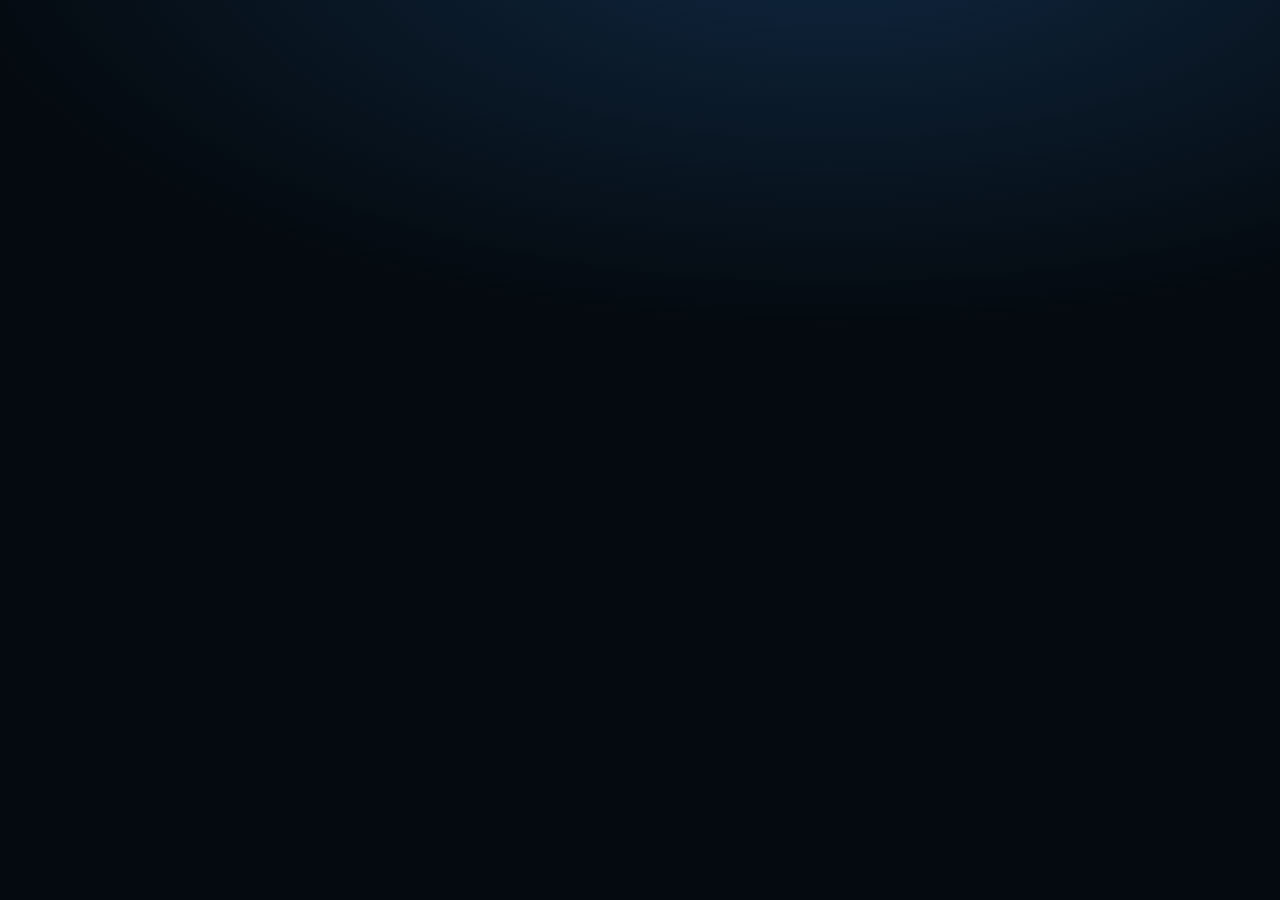
==== commit 2ddcad9a: "Add files via upload" ====
--- a/index.html
+++ b/index.html
@@ -19,6 +19,7 @@
   <link rel="stylesheet" href="css/home.css">
   <link rel="stylesheet" href="css/pages.css">
   <link rel="stylesheet" href="css/admin.css">
+  <link rel="stylesheet" href="css/desktop.css">
 </head>
 <body>
   <div id="app">
--- a/css/pages.css
+++ b/css/pages.css
@@ -139,3 +139,61 @@
 /* ======================= Login ======================= */
 .lg-wrap { display: flex; flex-direction: column; align-items: center; gap: 8px; padding-top: 8vh; text-align: center; } .lg-title { font-size: 34px; font-weight: 800; }
 .lg-form { width: 100%; display: grid; gap: 14px; margin-top: 18px; text-align: start; } .lg-err { color: var(--red); font-size: 14px; }
+
+/* ===== social: stories · public profile · people · inbox · chat (v1.1) ===== */
+.page-head .cm-msg { position: relative; }
+.cm-dot { position: absolute; top: -5px; inset-inline-end: -5px; min-width: 20px; height: 20px; padding: 0 5px; border-radius: 10px; background: var(--orange); color: #1a0d00; font-size: 11px; font-weight: 800; display: grid; place-items: center; border: 2px solid var(--bg); }
+a.cm-story, .cm-story-btn { color: inherit; text-decoration: none; }
+.cm-story-btn { background: none; border: 0; padding: 0; cursor: pointer; border-radius: 50%; }
+.cm-sname { max-width: 70px; overflow: hidden; text-overflow: ellipsis; white-space: nowrap; }
+.cm-plus { position: absolute; top: 40px; inset-inline-end: 4px; width: 22px; height: 22px; border-radius: 50%; background: var(--lime); color: var(--lime-ink); display: grid; place-items: center; border: 2px solid var(--bg); cursor: pointer; }
+.avatar-ring.seen { border-color: var(--line); box-shadow: none; opacity: .75; }
+.avatar-ring.nostory { border-color: transparent; border-style: dashed; border-color: var(--line); box-shadow: none; }
+button.avatar-ring { background: none; cursor: pointer; display: inline-block; }
+button.avatar-ring:disabled { cursor: default; }
+.cm-author { display: inline-flex; border-radius: 50%; } .cm-who a { color: inherit; text-decoration: none; }
+.cm-cmt a { color: inherit; text-decoration: none; }
+
+/* story viewer */
+.sv { position: fixed; inset: 0; z-index: 100; background: #000; display: flex; flex-direction: column; color: #fff; animation: fade .18s both; }
+.sv-bars { position: absolute; top: calc(env(safe-area-inset-top) + 8px); inset-inline: 10px; display: flex; gap: 4px; z-index: 3; direction: rtl; }
+.sv-bars i { flex: 1; height: 3px; border-radius: 3px; background: rgba(255, 255, 255, .28); overflow: hidden; display: block; } .sv-bars b { display: block; height: 100%; width: 0; background: #fff; }
+.sv-head { position: absolute; top: calc(env(safe-area-inset-top) + 18px); inset-inline: 8px; display: flex; align-items: center; justify-content: space-between; z-index: 3; }
+.sv-user { display: flex; align-items: center; gap: 10px; color: #fff; text-decoration: none; min-height: 44px; } .sv-user span { display: flex; flex-direction: column; line-height: 1.25; } .sv-user small { opacity: .75; font-size: 12px; }
+.sv-av { width: 38px; height: 38px; } .sv-x { color: #fff; border-color: transparent; background: rgba(0, 0, 0, .35); }
+.sv-stage { flex: 1; display: grid; place-items: center; background: radial-gradient(circle at 50% 40%, #0d171d, #000); } .sv-img { max-width: 100%; max-height: 100dvh; object-fit: contain; user-select: none; -webkit-user-drag: none; }
+.sv-cap { position: absolute; inset-inline: 16px; bottom: calc(env(safe-area-inset-bottom) + 84px); text-align: center; font-size: 17px; line-height: 1.6; text-shadow: 0 2px 10px #000; z-index: 3; background: rgba(0, 0, 0, .35); padding: 8px 12px; border-radius: 14px; }
+.sv-zone { position: absolute; top: 70px; bottom: 90px; z-index: 2; background: none; border: 0; padding: 0; cursor: pointer; -webkit-tap-highlight-color: transparent; } .sv-next { left: 0; width: 62%; } .sv-prev { right: 0; width: 38%; }
+.sv-foot { position: absolute; inset-inline: 12px; bottom: calc(env(safe-area-inset-bottom) + 14px); display: flex; justify-content: space-between; gap: 10px; z-index: 3; }
+.sv-btn { min-height: 48px; padding: 0 16px; border-radius: 16px; display: inline-flex; align-items: center; gap: 8px; color: #fff; background: rgba(0, 0, 0, .55); border: 1px solid rgba(255, 255, 255, .25); font-weight: 700; cursor: pointer; } .sv-btn.danger { color: #ff8b8b; }
+
+/* people lists */
+.pp-list { display: grid; gap: 4px; max-height: 56dvh; overflow: auto; }
+.pp-row { display: flex; align-items: center; gap: 12px; min-height: 56px; padding: 6px 4px; border-radius: 14px; color: inherit; text-decoration: none; } a.pp-row:active { background: rgba(255, 255, 255, .04); }
+.pp-who { display: flex; flex-direction: column; line-height: 1.35; min-width: 0; } .pp-who b, .pp-who span { overflow: hidden; text-overflow: ellipsis; white-space: nowrap; }
+
+/* public profile */
+.up-av.nostory { border-color: var(--line); box-shadow: none; }
+.up-counts { display: grid; grid-template-columns: repeat(auto-fit, minmax(70px, 1fr)); gap: 8px; margin-bottom: 14px; }
+.up-count { display: flex; flex-direction: column; align-items: center; justify-content: center; gap: 2px; min-height: 64px; border-radius: 16px; border: 1px solid var(--line-soft); background: rgba(255, 255, 255, .02); color: inherit; text-decoration: none; cursor: pointer; } div.up-count { cursor: default; }
+.up-count b { font-size: 20px; font-weight: 800; }
+.up-actions { display: flex; gap: 10px; margin-bottom: 4px; } .up-actions .btn { flex: 1; }
+.up-blocked { text-align: center; display: grid; gap: 12px; padding: 18px; }
+
+/* inbox */
+.in-list { display: grid; gap: 10px; }
+.in-row { display: flex; align-items: center; gap: 12px; padding: 12px 14px; color: inherit; text-decoration: none; } .in-row.unread { border-color: rgba(var(--lime-rgb), .55); }
+.in-body { flex: 1; min-width: 0; } .in-top { display: flex; justify-content: space-between; gap: 8px; } .in-last { overflow: hidden; text-overflow: ellipsis; white-space: nowrap; }
+.in-badge { min-width: 24px; height: 24px; padding: 0 7px; border-radius: 12px; background: var(--lime); color: var(--lime-ink); font-weight: 800; font-size: 13px; display: grid; place-items: center; }
+
+/* chat */
+.ch-head { position: sticky; top: 0; z-index: 5; background: var(--bg); padding-top: 4px; } .ch-who { display: flex; align-items: center; gap: 10px; color: inherit; text-decoration: none; flex: 1; min-width: 0; } .ch-who b { font-size: 18px; overflow: hidden; text-overflow: ellipsis; white-space: nowrap; }
+.ch-list { display: flex; flex-direction: column; gap: 8px; padding: 4px 0 16px; min-height: 40dvh; }
+.ch-msg { max-width: 82%; padding: 10px 14px 6px; border-radius: 18px; line-height: 1.6; word-break: break-word; }
+.ch-msg p { white-space: pre-wrap; } .ch-meta { display: block; font-size: 11px; opacity: .65; margin-top: 2px; }
+.ch-msg.mine { align-self: flex-start; background: var(--lime); color: var(--lime-ink); border-end-start-radius: 6px; cursor: pointer; }
+.ch-msg.theirs { align-self: flex-end; background: var(--card-2); border: 1px solid var(--line-soft); border-end-end-radius: 6px; }
+.ch-empty { text-align: center; padding: 40px 0; } .ch-note { text-align: center; padding: 12px; }
+.ch-form { position: sticky; bottom: calc(env(safe-area-inset-bottom) + 8px); background: var(--bg); padding: 8px 0; margin-top: 0; }
+.cm-story-btn .avatar-ring, button.avatar-ring { display: block; line-height: 0; }
+.cm-story-btn .avatar-ring.nostory { border-style: dashed; }
--- a/css/desktop.css
+++ b/css/desktop.css
@@ -0,0 +1,258 @@
+/* =========================================================================
+   FitCircle v1.2 — loaded LAST. Sections:
+   1) clearer contrast (all screens)   2) messenger   3) nutrition   4) home grid + nutrition card
+   5) phone/desktop switch (sidebar nav, wide layout, centered sheets)
+   ========================================================================= */
+
+/* ---------- 1) contrast: brighter borders / muted text / cards so everything is clearly visible ---------- */
+:root {
+  --line: rgba(92, 172, 255, .45);
+  --line-soft: rgba(150, 190, 225, .28);
+  --mut: #a9b9c3;
+  --mut-2: #8193a0;
+  --card: #0e1c25;
+  --card-2: #13232d;
+  --txt: #f6f9fb;
+}
+body { background: radial-gradient(1200px 600px at 50% -10%, rgba(50, 125, 210, .24), transparent 60%), #050c11; }
+#app { background: linear-gradient(180deg, #0a151c 0%, #071016 45%); }
+.input, select.input, textarea.input { background: #0a1820; border-color: rgba(120, 180, 240, .45); }
+.input::placeholder { color: #8396a2; }
+.tag { background: rgba(0, 0, 0, .35); }
+
+/* ---------- 2) messenger (inbox + chat) ---------- */
+#view.msgr-view { padding: 0; min-height: 0; }
+.msgr { display: flex; flex-direction: column; height: 100dvh; background: var(--bg); }
+.msgr[data-mode="inbox"] { height: calc(100dvh - var(--nav-h)); }
+.msgr[data-mode="inbox"] .msgr-main { display: none; }
+.msgr[data-mode="chat"] .msgr-side { display: none; }
+.msgr-side { display: flex; flex-direction: column; min-height: 0; flex: 1; padding: calc(env(safe-area-inset-top) + 14px) 14px 0; background: rgba(9, 18, 24, .7); border-inline-end: 1px solid var(--line-soft); }
+.msgr-side-head { display: flex; align-items: center; justify-content: space-between; padding: 4px 4px 12px; }
+.msgr-side-head h1 { font-size: 26px; font-weight: 800; }
+.msgr-search { margin-bottom: 10px; }
+.msgr-list { flex: 1; overflow-y: auto; display: grid; align-content: start; gap: 4px; padding-bottom: 24px; }
+.msgr-row { display: flex; gap: 12px; align-items: center; padding: 10px 12px; border-radius: 16px; border: 1px solid transparent; color: inherit; text-decoration: none; transition: background .15s; }
+.msgr-row:hover { background: rgba(255, 255, 255, .05); }
+.msgr-row.active { background: rgba(var(--lime-rgb), .11); border-color: rgba(var(--lime-rgb), .5); }
+.msgr-row .avatar { width: 50px; height: 50px; }
+.msgr-row-body { flex: 1; min-width: 0; }
+.msgr-row-top, .msgr-row-bot { display: flex; justify-content: space-between; align-items: center; gap: 8px; }
+.msgr-row-top b { font-size: 16px; overflow: hidden; text-overflow: ellipsis; white-space: nowrap; }
+.msgr-row-bot p { overflow: hidden; text-overflow: ellipsis; white-space: nowrap; font-size: 14px; }
+.msgr-row.unread .msgr-row-top b { color: #fff; }
+.msgr-none { display: grid; justify-items: center; gap: 6px; text-align: center; padding: 40px 12px; color: var(--mut); }
+.msgr-main { display: flex; flex-direction: column; min-height: 0; min-width: 0; flex: 1; background: linear-gradient(180deg, #091119, #060c11); }
+.msgr-welcome { align-items: center; justify-content: center; text-align: center; color: var(--mut); }
+.msgr-welcome > div { display: grid; justify-items: center; gap: 10px; max-width: 340px; }
+.msgr-welcome h2 { color: var(--txt); font-size: 24px; }
+
+.ch-head { flex: none; display: flex; align-items: center; gap: 8px; padding: calc(env(safe-area-inset-top) + 10px) 12px 10px; background: rgba(12, 22, 29, .96); border-bottom: 1px solid var(--line); }
+.ch-who { display: flex; align-items: center; gap: 12px; color: inherit; text-decoration: none; flex: 1; min-width: 0; }
+.ch-who .avatar { width: 46px; height: 46px; }
+.ch-who span { display: flex; flex-direction: column; line-height: 1.3; min-width: 0; }
+.ch-who b { font-size: 17px; overflow: hidden; text-overflow: ellipsis; white-space: nowrap; }
+.ch-list { flex: 1; min-height: 0; overflow-y: auto; overscroll-behavior: contain; display: flex; flex-direction: column; padding: 14px 16px 8px; }
+.ch-day { align-self: center; margin: 14px 0 8px; }
+.ch-day span { display: inline-block; padding: 3px 14px; border-radius: 999px; background: rgba(255, 255, 255, .07); color: var(--mut); font-size: 12.5px; }
+.ch-msg { max-width: min(80%, 560px); padding: 9px 14px; margin-top: 3px; border-radius: 18px; line-height: 1.65; font-size: 15.5px; word-break: break-word; }
+.ch-msg.gs { margin-top: 10px; }
+.ch-msg p { margin: 0; white-space: pre-wrap; }
+.ch-meta { display: flex; justify-content: flex-end; align-items: center; gap: 3px; font-size: 11.5px; opacity: .75; margin-top: 2px; }
+.ch-msg.mine { align-self: flex-start; background: var(--lime); color: var(--lime-ink); cursor: pointer; box-shadow: 0 0 18px rgba(var(--lime-rgb), .16); }
+.ch-msg.mine.ge { border-bottom-right-radius: 6px; }
+.ch-msg.theirs { align-self: flex-end; background: #1a2b36; border: 1px solid var(--line-soft); }
+.ch-msg.theirs.ge { border-bottom-left-radius: 6px; }
+.ch-empty { margin: auto; display: grid; justify-items: center; gap: 6px; text-align: center; padding: 30px; }
+.ch-empty-av { width: 84px; height: 84px; }
+.ch-note { text-align: center; padding: 14px; border-top: 1px solid var(--line-soft); }
+.ch-form { flex: none; display: flex; align-items: flex-end; gap: 10px; margin: 0; padding: 10px 14px calc(env(safe-area-inset-bottom) + 12px); background: rgba(12, 22, 29, .98); border-top: 1px solid var(--line); position: static; }
+.ch-input { flex: 1; resize: none; min-height: 48px; max-height: 130px; padding: 12px 18px; border-radius: 24px; background: #0a1820; border: 1px solid rgba(120, 180, 240, .5); color: var(--txt); outline: none; font: inherit; line-height: 1.5; }
+.ch-input:focus { border-color: rgba(var(--lime-rgb), .75); box-shadow: 0 0 0 3px rgba(var(--lime-rgb), .14); }
+.ch-input::placeholder { color: #8396a2; }
+.ch-send:disabled { opacity: .4; box-shadow: none; pointer-events: none; }
+
+/* ---------- 3) nutrition ---------- */
+.nu-tabs { margin-bottom: 14px; }
+.nu-grid { display: grid; gap: 18px; }
+.nu-grid[data-show="main"] .nu-chat { display: none; }
+.nu-grid[data-show="chat"] .nu-main { display: none; }
+.nu-sum { display: grid; gap: 14px; margin-bottom: 14px; }
+.nu-daynav { display: flex; align-items: center; justify-content: space-between; }
+.nu-daynav b { font-size: 17px; }
+.nu-daynav button:disabled { opacity: .25; pointer-events: none; }
+.nu-sum-row { display: flex; align-items: center; gap: 20px; }
+.nu-ring { position: relative; flex: none; width: 128px; height: 128px; }
+.nu-ring-in { position: absolute; inset: 0; display: grid; place-content: center; text-align: center; line-height: 1.2; }
+.nu-ring-in b { font-size: 28px; font-weight: 800; }
+.nu-macros { flex: 1; display: grid; gap: 12px; min-width: 0; }
+.nu-macro-top { display: flex; justify-content: space-between; font-size: 13.5px; margin-bottom: 5px; }
+.nu-bar { height: 9px; border-radius: 9px; background: #1a2b35; overflow: hidden; }
+.nu-bar i { display: block; height: 100%; border-radius: 9px; background: var(--lime); transition: width .5s var(--ease); }
+.nu-bar i.p { background: var(--lime); } .nu-bar i.c { background: var(--blue); } .nu-bar i.f { background: var(--orange); }
+.nu-left { text-align: center; font-size: 15px; }
+.nu-left.over { color: var(--orange); }
+.nu-add { display: grid; gap: 12px; margin-bottom: 8px; }
+.nu-add-head { display: flex; align-items: center; justify-content: space-between; }
+.nu-add-head h2 { font-size: 21px; font-weight: 800; }
+.nu-ai { display: inline-flex; align-items: center; gap: 5px; padding: 3px 11px; border-radius: 999px; font-size: 12px; font-weight: 700; color: var(--lime); border: 1px solid rgba(var(--lime-rgb), .55); background: rgba(var(--lime-rgb), .08); order: 2; }
+.nu-pick { width: 100%; min-height: 138px; display: grid; place-content: center; justify-items: center; gap: 6px; border: 2px dashed rgba(var(--lime-rgb), .55); border-radius: 20px; color: var(--lime); background: rgba(var(--lime-rgb), .05); transition: background .2s; }
+.nu-pick:hover { background: rgba(var(--lime-rgb), .1); }
+.nu-pick b { font-size: 16px; }
+.nu-prev { position: relative; border-radius: 18px; overflow: hidden; border: 1px solid var(--line); }
+.nu-prev img { width: 100%; max-height: 300px; object-fit: cover; }
+.nu-form .btn { min-height: 48px; padding: 0 22px; flex: none; }
+.nu-manual { justify-self: start; }
+.nu-res { display: grid; gap: 12px; padding-top: 14px; border-top: 1px solid var(--line-soft); }
+.nu-res-top { display: flex; gap: 10px; align-items: center; }
+.nu-title { flex: 1; font-weight: 700; font-size: 17px; }
+.nu-nums { display: grid; grid-template-columns: repeat(4, 1fr); gap: 8px; }
+.nu-nums .input { text-align: center; padding: 8px 4px; }
+.nu-its { list-style: none; padding: 0; margin: 0; display: grid; }
+.nu-its li { display: flex; justify-content: space-between; gap: 10px; padding: 7px 0; border-bottom: 1px solid var(--line-soft); font-size: 14.5px; }
+.nu-its li:last-child { border: 0; }
+.nu-note { display: flex; gap: 8px; align-items: flex-start; padding: 10px 12px; border-radius: 12px; background: rgba(77, 163, 255, .1); border: 1px solid rgba(77, 163, 255, .35); font-size: 13.5px; line-height: 1.6; }
+.nu-note .ic { margin-top: 3px; color: var(--blue); }
+.nu-note.warn { background: rgba(255, 138, 31, .1); border-color: rgba(255, 138, 31, .45); } .nu-note.warn .ic { color: var(--orange); }
+.nu-res-act { display: flex; gap: 10px; } .nu-res-act .btn { flex: 1; }
+.nu-res-act #r-drop { flex: none; }
+.nu-loading { display: flex; align-items: center; gap: 6px; padding: 14px 2px; color: var(--mut); }
+.nu-loading i { width: 8px; height: 8px; border-radius: 50%; background: var(--lime); animation: dot 1.2s infinite; }
+.nu-loading i:nth-child(2) { animation-delay: .15s; } .nu-loading i:nth-child(3) { animation-delay: .3s; } .nu-loading span { margin-inline-start: 6px; }
+.nu-meal-list { display: grid; gap: 10px; }
+.nu-meal { display: flex; align-items: center; gap: 12px; padding: 12px; }
+.nu-thumb { width: 64px; height: 64px; flex: none; border-radius: 14px; overflow: hidden; display: grid; place-items: center; background: #101f28; color: var(--mut); border: 1px solid var(--line-soft); }
+.nu-thumb img { width: 100%; height: 100%; object-fit: cover; }
+.nu-meal-body { flex: 1; min-width: 0; display: grid; gap: 3px; }
+.nu-meal-top { display: flex; align-items: center; gap: 8px; flex-wrap: wrap; }
+.nu-meal-top b { font-size: 16px; }
+.nu-meal-top .tag { min-height: 22px; font-size: 11.5px; padding: 0 9px; }
+.nu-items { overflow: hidden; text-overflow: ellipsis; white-space: nowrap; }
+.nu-empty { padding: 26px 16px; gap: 6px; }
+.nu-bars { display: flex; gap: 8px; align-items: flex-end; height: 160px; }
+.nu-col { flex: 1; height: 100%; display: flex; flex-direction: column; align-items: center; justify-content: flex-end; gap: 6px; padding: 4px 2px; border-radius: 12px; }
+.nu-col.sel { background: rgba(var(--lime-rgb), .09); }
+.nu-col-bar { width: 70%; max-width: 38px; height: 100px; display: flex; align-items: flex-end; border-radius: 9px; background: #12222c; overflow: hidden; }
+.nu-col-bar i { display: block; width: 100%; border-radius: 9px; background: linear-gradient(180deg, var(--lime), rgba(var(--lime-rgb), .5)); }
+.nu-col-bar i.over { background: linear-gradient(180deg, var(--orange), rgba(255, 138, 31, .5)); }
+.nu-goal-line { text-align: center; margin-top: 8px; }
+.nu-chat { display: flex; flex-direction: column; padding: 0; overflow: hidden; height: calc(100dvh - var(--nav-h) - 150px); min-height: 440px; }
+.nu-chat-head { display: flex; align-items: center; gap: 10px; padding: 12px 14px; border-bottom: 1px solid var(--line-soft); }
+.nu-chat-head > div { flex: 1; display: grid; line-height: 1.3; }
+.nu-msgs { flex: 1; min-height: 0; overflow-y: auto; padding: 14px; display: flex; flex-direction: column; gap: 12px; }
+.nu-chat-empty { margin: auto; display: grid; justify-items: center; gap: 6px; text-align: center; color: var(--mut); padding: 16px; }
+.nu-chat-empty b { color: var(--txt); font-size: 17px; }
+.nu-chips { padding: 0 14px; } .nu-chips .co-chip { flex: 1 1 100%; justify-content: flex-start; }
+.nu-cprev { position: relative; padding: 0 14px 8px; width: fit-content; } .nu-cprev img { height: 74px; width: auto; border-radius: 12px; }
+.nu-cform { margin: 0; padding: 10px 14px 14px; }
+.nu-cimg { max-width: 190px; border-radius: 12px; display: block; margin-bottom: 6px; }
+.co-msg .co-bub-wrap { min-width: 0; }
+
+/* ---------- 4) home grid + nutrition card ---------- */
+.home-nut { display: grid; gap: 10px; margin-bottom: 14px; padding: 16px; color: inherit; }
+.hn-top { display: flex; align-items: center; gap: 12px; }
+.hn-ic { width: 52px; height: 52px; border-radius: 16px; display: grid; place-items: center; color: var(--lime); border: 1.5px solid rgba(var(--lime-rgb), .6); background: rgba(var(--lime-rgb), .08); flex: none; }
+.hn-txt { display: grid; line-height: 1.3; }
+.hn-kcal { font-size: 22px; font-weight: 800; } .hn-kcal small { font-size: 13px; font-weight: 500; }
+.hn-foot { display: flex; align-items: center; justify-content: space-between; gap: 8px; }
+.hn-cta { display: inline-flex; align-items: center; gap: 6px; color: var(--lime); font-weight: 700; font-size: 14px; }
+.hg-stats .h-sec:first-child { margin-top: 10px; }
+
+/* ---------- 5) phones vs desktop ---------- */
+.side-nav { display: none; }
+#nav.mobile-hidden { display: none; }
+#overlay { position: absolute; top: 0; left: 0; width: 0; height: 0; }
+
+@media (max-width: 899px) {
+  .nu-nums { grid-template-columns: repeat(2, 1fr); }
+  .nu-sum-row { gap: 12px; } .nu-ring, .nu-ring svg { width: 112px; height: 112px; } .nu-ring { width: 112px; }
+}
+
+@media (min-width: 900px) {
+  body { font-size: 16px; background: radial-gradient(1500px 700px at 65% -10%, rgba(50, 125, 210, .26), transparent 60%), #040a0f; }
+  #app { max-width: none; min-height: 100dvh; margin: 0; border: 0; border-radius: 0; box-shadow: none; background: transparent; display: grid; grid-template-columns: 290px minmax(0, 1fr); overflow: visible; }
+  #app:has(#nav.hidden), #app:has(#view.fullscreen) { grid-template-columns: minmax(0, 1fr); }
+  #nav { position: sticky; top: 0; left: auto; bottom: auto; transform: none; width: auto; height: 100dvh; grid-column: 1; grid-row: 1; pointer-events: auto; z-index: 40; }
+  #nav.mobile-hidden { display: block; }
+  #nav .nav-bar { display: none; }
+  #nav .side-nav { display: flex; }
+  #view { grid-column: 2; grid-row: 1; width: 100%; max-width: none; min-height: 100dvh; margin: 0; padding: 34px 44px 60px; }
+  #app:has(#nav.hidden) #view, #app:has(#view.fullscreen) #view { grid-column: 1; }
+  #view.no-nav { padding-bottom: 60px; }
+  #view.fullscreen, #view.msgr-view { padding: 0; }
+  #view > .page-enter { max-width: 900px; margin-inline: auto; }
+  #view[data-page="home"] > .page-enter, #view[data-page="workouts"] > .page-enter, #view[data-page="nutrition"] > .page-enter { max-width: 1180px; }
+  #view.fullscreen > .page-enter, #view.msgr-view > .page-enter { max-width: none; }
+  #view[data-page="community"] > .page-enter { max-width: 780px; }
+  #view[data-page="coach"] > .page-enter { max-width: 860px; }
+  #view[data-page="bare"]:not(.fullscreen) > .page-enter { max-width: 520px; }
+
+  .side-nav { flex-direction: column; gap: 8px; height: 100%; padding: 24px 16px; background: linear-gradient(180deg, #0b1720, #070f14); border-inline-end: 1px solid var(--line); overflow-y: auto; }
+  .side-brand { display: flex; align-items: center; gap: 12px; padding: 2px 8px 20px; color: inherit; text-decoration: none; }
+  .side-brand span { display: grid; line-height: 1.25; } .side-brand b { font-size: 22px; font-weight: 800; } .side-brand small { color: var(--mut); font-size: 12px; }
+  .side-links { display: grid; gap: 5px; }
+  .side-link { display: flex; align-items: center; gap: 14px; min-height: 52px; padding: 0 16px; border-radius: 15px; color: #bccad3; font-size: 16.5px; font-weight: 700; text-decoration: none; transition: background .15s, color .15s; }
+  .side-link:hover { background: rgba(255, 255, 255, .06); color: #fff; }
+  .side-link.active { background: rgba(var(--lime-rgb), .14); color: var(--lime); box-shadow: inset 0 0 0 1px rgba(var(--lime-rgb), .5); }
+  .side-badge { margin-inline-start: auto; min-width: 24px; height: 22px; padding: 0 7px; border-radius: 999px; display: inline-grid; place-items: center; background: var(--orange); color: #1a0d00; font-size: 12px; font-weight: 800; font-style: normal; }
+  .side-admin { margin-top: auto; border: 1px dashed rgba(var(--lime-rgb), .5); color: var(--lime); }
+
+  .h-page, .page-head h1 { font-size: 30px; }
+  .card { padding: 20px; }
+  .btn:hover { filter: brightness(1.08); }
+  .card--tap:hover, a.card:hover { border-color: rgba(var(--lime-rgb), .5); }
+
+  /* home */
+  .home-hero { height: 280px; opacity: .45; }
+  .install-banner { max-width: 560px; }
+  .home-head { flex-direction: row; justify-content: space-between; align-items: center; margin-bottom: 22px; }
+  .home-hi { font-size: 34px; }
+  .home-grid { display: grid; grid-template-columns: 1fr 1fr; gap: 18px; align-items: stretch; }
+  .home-grid .card, .home-grid > div > .card { margin-bottom: 0; height: 100%; }
+  .home-grid > div { min-width: 0; }
+  .hg-stats, .home-ask.hg-ask { grid-column: 1 / -1; }
+  .home-ask { margin-top: 18px; }
+  .stat { min-height: 120px; }
+
+  /* lists become grids */
+  #wk-list { display: grid; grid-template-columns: repeat(2, minmax(0, 1fr)); gap: 14px; }
+  #wk-list .wk-card { margin-bottom: 0; }
+  .wk-photo { width: 124px; }
+  .pl-strip { justify-content: center; }
+
+  /* exercise hero is inside a padded page now */
+  .ex-hero { margin: 0; border-radius: 24px; height: 340px; }
+  .ex-pad { margin-top: -60px; padding: 0 22px; }
+
+  /* coach */
+  .co-wrap { min-height: calc(100dvh - 100px); }
+  .co-bottom { bottom: 14px; }
+  .co-bubble { font-size: 16px; }
+
+  /* nutrition: two columns, chat is a sticky side panel */
+  .nu-tabs { display: none; }
+  .nu-grid, .nu-grid[data-show] { grid-template-columns: minmax(0, 1fr) 410px; align-items: start; }
+  .nu-grid[data-show] .nu-chat, .nu-grid[data-show] .nu-main { display: flex; }
+  .nu-grid[data-show] .nu-main { display: block; }
+  .nu-chat { position: sticky; top: 24px; height: calc(100dvh - 60px); }
+
+  /* messenger: list | thread */
+  .msgr, .msgr[data-mode="inbox"] { flex-direction: row; height: 100dvh; }
+  .msgr[data-mode] .msgr-main, .msgr[data-mode] .msgr-side { display: flex; }
+  .msgr-side { flex: none; width: 360px; padding-top: 22px; }
+  .ch-back { display: none; }
+  .ch-head { padding-top: 14px; padding-inline: 20px; }
+  .ch-list { padding: 18px 28px 10px; }
+  .ch-form { padding: 14px 24px 18px; }
+
+  /* sheets become centered dialogs */
+  .sheet { bottom: auto; top: 50%; transform: translate(-50%, -50%); width: min(92%, 520px); max-height: 86dvh; border-bottom: 1px solid var(--line); border-radius: 26px; animation: sheetPop .24s var(--ease) both; box-shadow: 0 30px 90px rgba(0, 0, 0, .7), 0 0 40px rgba(60, 140, 255, .18); }
+  .sheet.closing { animation: sheetPopOut .2s ease-in both; }
+  .sheet-grab { display: none; }
+  @keyframes sheetPop { from { opacity: 0; transform: translate(-50%, -46%) scale(.97); } }
+  @keyframes sheetPopOut { to { opacity: 0; transform: translate(-50%, -46%) scale(.97); } }
+  .sv-stage { background: radial-gradient(circle at 50% 40%, #11202a, #000); }
+}
+
+@media (min-width: 1400px) {
+  #app { grid-template-columns: 310px minmax(0, 1fr); }
+}
